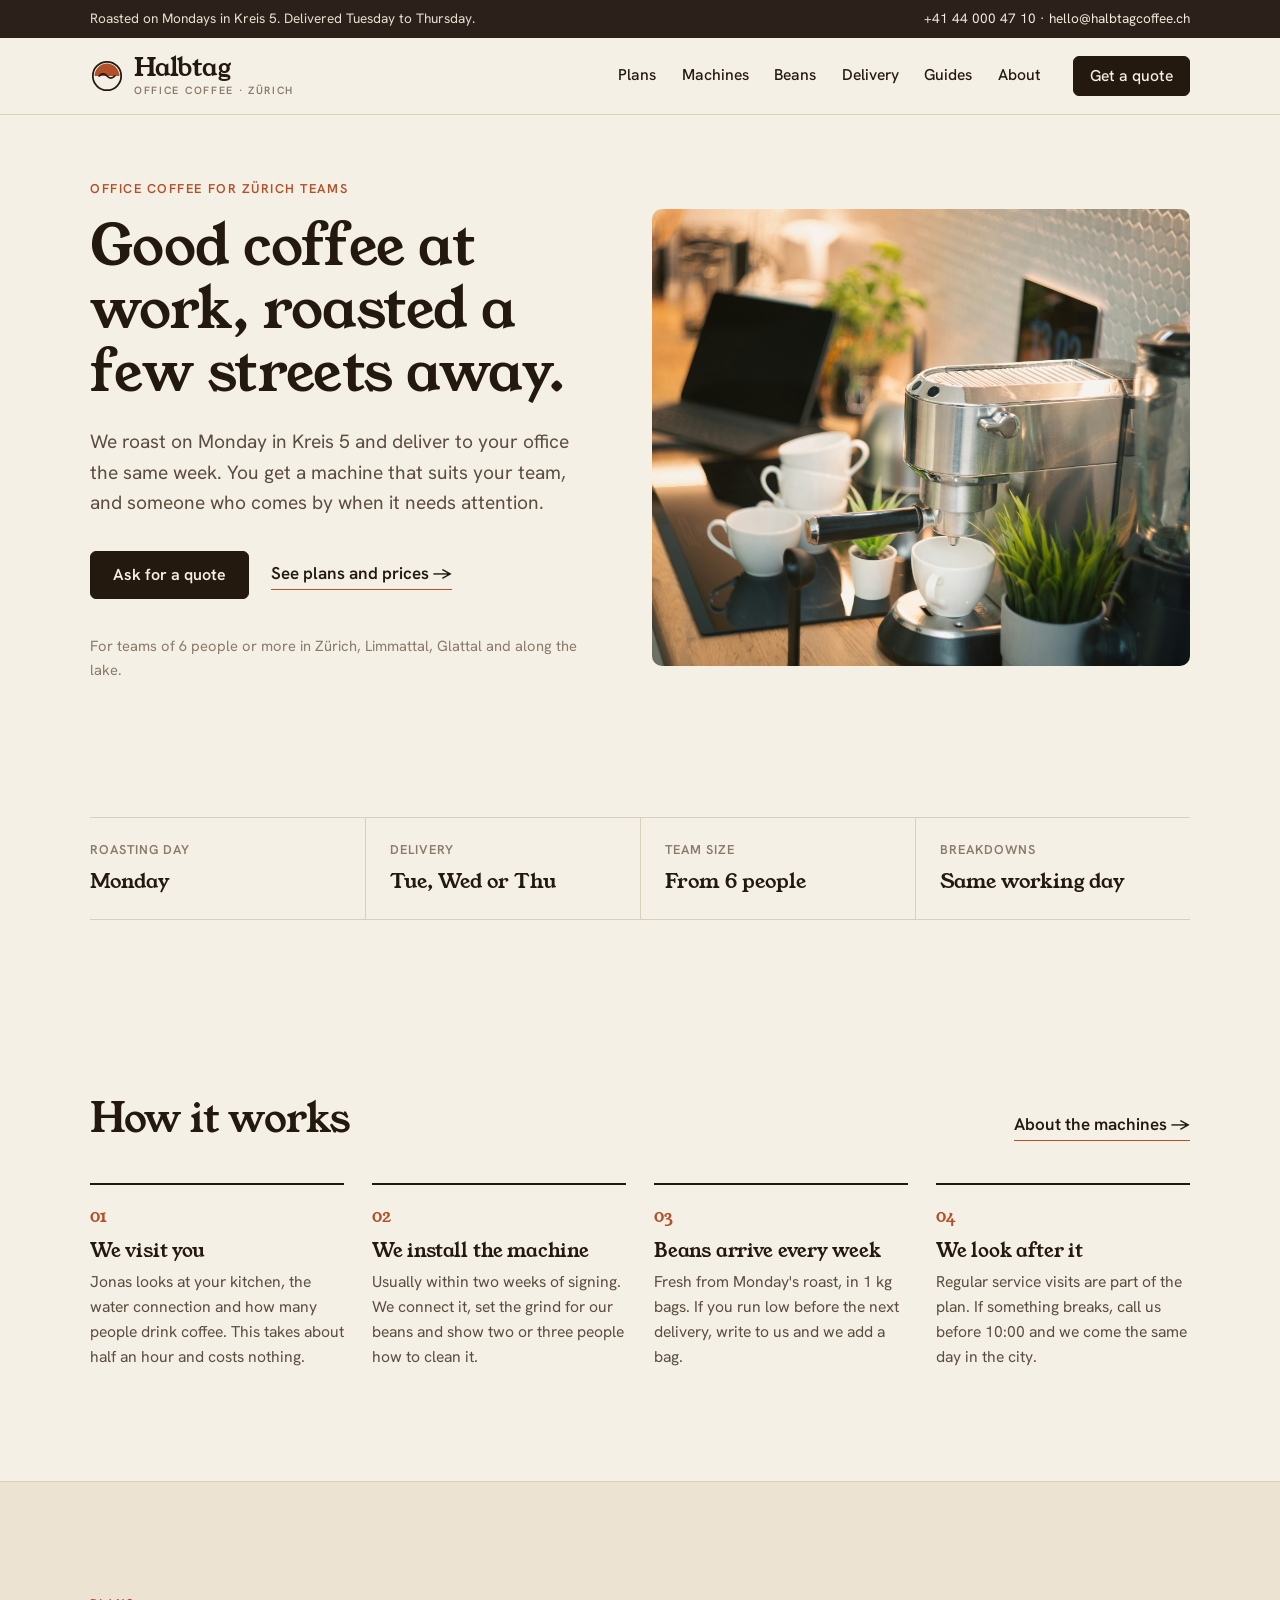
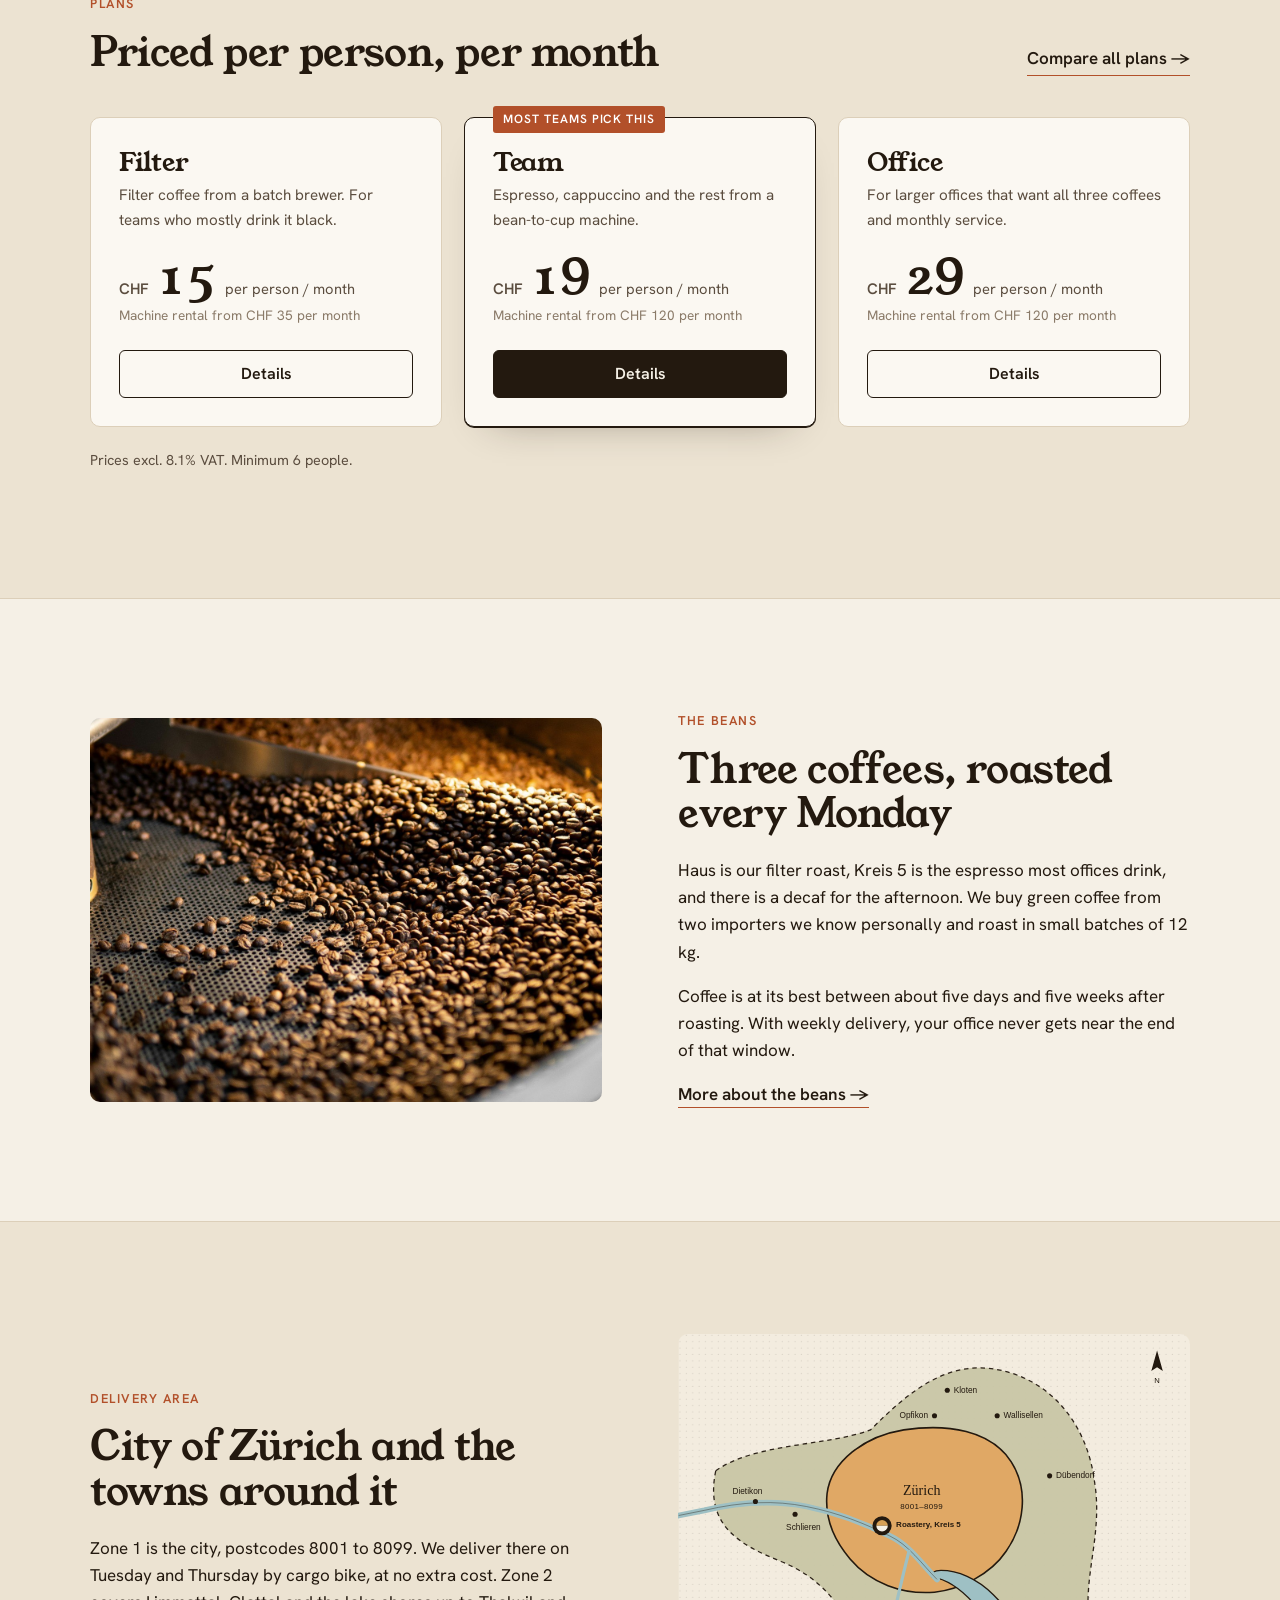
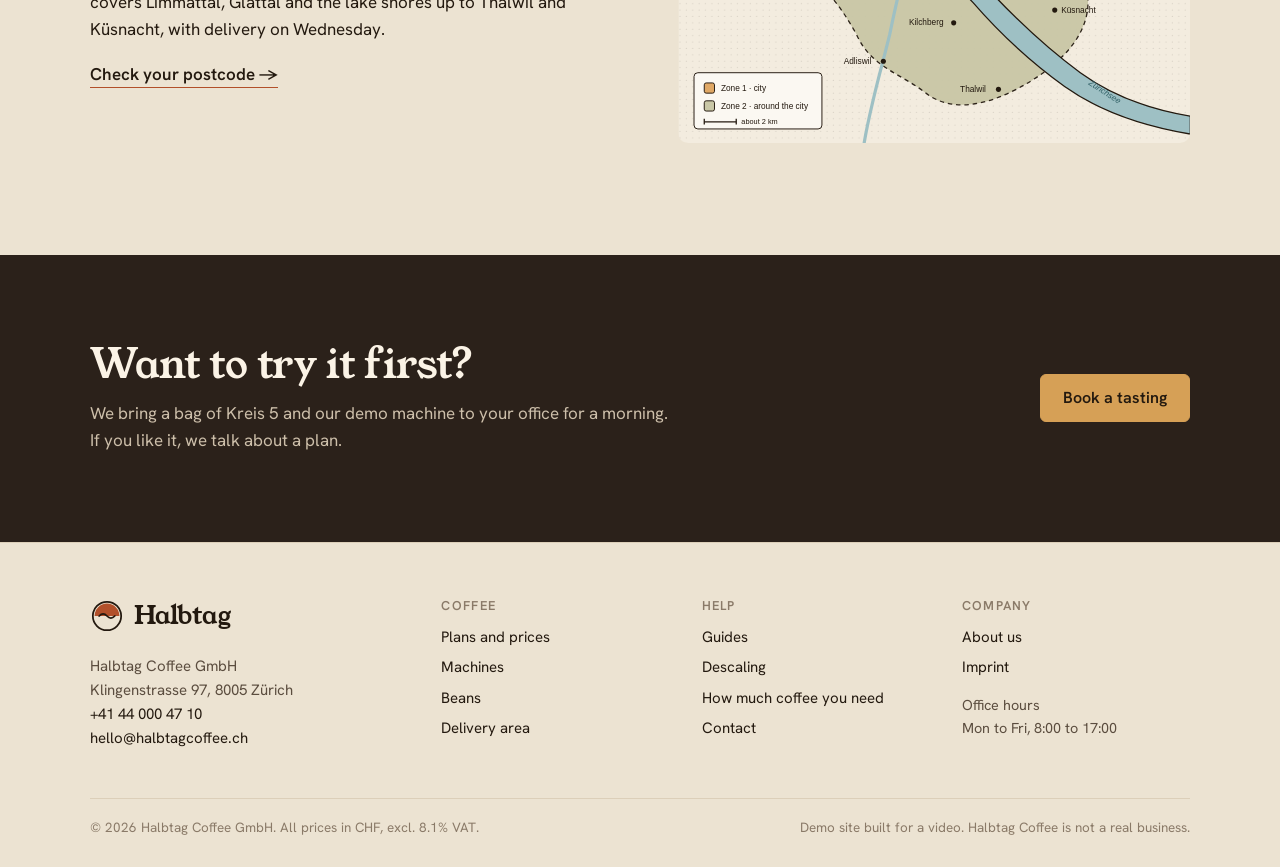
==== index.html @ 3a1a894f "Initial site" ====
<!doctype html>
<html lang="en">
<head>
  <meta charset="utf-8">
  <meta name="viewport" content="width=device-width, initial-scale=1">
  <title>Halbtag Coffee | Office coffee for teams in Zürich</title>
  <meta name="description" content="Office coffee subscription for teams in and around Zürich. Beans roasted weekly in Kreis 5, a rented machine, delivery and servicing.">
  <link rel="icon" href="assets/images/favicon.svg" type="image/svg+xml">
  <link rel="preconnect" href="https://fonts.googleapis.com">
  <link rel="preconnect" href="https://fonts.gstatic.com" crossorigin>
  <link rel="stylesheet" href="https://fonts.googleapis.com/css2?family=Hanken+Grotesk:wght@400;500;600&family=Young+Serif&display=swap">
  <link rel="stylesheet" href="assets/css/site.css">
</head>
<body>
  <a class="visually-hidden" href="#main">Skip to content</a>

  <div class="topbar">
    <div class="wrap">
      <span>Roasted on Mondays in Kreis 5. Delivered Tuesday to Thursday.</span>
      <span class="hide-sm"><a href="tel:+41440004710">+41 44 000 47 10</a> &middot; <a href="mailto:hello@halbtagcoffee.ch">hello@halbtagcoffee.ch</a></span>
    </div>
  </div>

  <header class="site-header">
    <div class="wrap">
      <a class="wordmark" href="index.html" aria-label="Halbtag Coffee, home">
        <svg viewBox="0 0 48 48" aria-hidden="true">
          <circle cx="24" cy="24" r="20" fill="none" stroke="#23190f" stroke-width="2.5"/>
          <path d="M6.5 24a17.5 17.5 0 0 1 35 0z" fill="#b2502a"/>
          <path d="M13 24c3.6-3.8 7.4-3.8 11 0s7.4 3.8 11 0" fill="none" stroke="#23190f" stroke-width="2.5" stroke-linecap="round"/>
        </svg>
        <span>Halbtag<small>Office coffee &middot; Zürich</small></span>
      </a>
      <button class="nav-toggle" type="button" aria-expanded="false" aria-controls="nav">Menu</button>
      <nav class="nav" id="nav" aria-label="Main">
        <a href="plans.html">Plans</a>
        <a href="machines.html">Machines</a>
        <a href="beans.html">Beans</a>
        <a href="delivery.html">Delivery</a>
        <a href="guides/index.html">Guides</a>
        <a href="about.html">About</a>
        <a class="btn btn-small" href="contact.html">Get a quote</a>
      </nav>
    </div>
  </header>

  <main id="main">
    <section class="hero">
      <div class="wrap">
        <div>
          <p class="eyebrow">Office coffee for Zürich teams</p>
          <h1>Good coffee at work, roasted a few streets away.</h1>
          <p class="lede">We roast on Monday in Kreis 5 and deliver to your office the same week. You get a machine that suits your team, and someone who comes by when it needs attention.</p>
          <div class="hero-actions">
            <a class="btn" href="contact.html">Ask for a quote</a>
            <a class="arrow-link" href="plans.html">See plans and prices</a>
          </div>
          <p class="hero-note">For teams of 6 people or more in Zürich, Limmattal, Glattal and along the lake.</p>
        </div>
        <figure class="frame">
          <img src="assets/images/photo-office-counter.jpg" width="2400" height="1601" alt="An espresso machine and a stack of white cups on an office kitchen counter, with a laptop in the background">
        </figure>
      </div>
    </section>

    <section class="section-tight">
      <div class="wrap">
        <dl class="facts">
          <div><dt>Roasting day</dt><dd>Monday</dd></div>
          <div><dt>Delivery</dt><dd>Tue, Wed or Thu</dd></div>
          <div><dt>Team size</dt><dd>From 6 people</dd></div>
          <div><dt>Breakdowns</dt><dd>Same working day</dd></div>
        </dl>
      </div>
    </section>

    <section class="section">
      <div class="wrap">
        <div class="section-head">
          <h2>How it works</h2>
          <a class="arrow-link" href="machines.html">About the machines</a>
        </div>
        <ol class="steps">
          <li>
            <h3>We visit you</h3>
            <p>Jonas looks at your kitchen, the water connection and how many people drink coffee. This takes about half an hour and costs nothing.</p>
          </li>
          <li>
            <h3>We install the machine</h3>
            <p>Usually within two weeks of signing. We connect it, set the grind for our beans and show two or three people how to clean it.</p>
          </li>
          <li>
            <h3>Beans arrive every week</h3>
            <p>Fresh from Monday's roast, in 1 kg bags. If you run low before the next delivery, write to us and we add a bag.</p>
          </li>
          <li>
            <h3>We look after it</h3>
            <p>Regular service visits are part of the plan. If something breaks, call us before 10:00 and we come the same day in the city.</p>
          </li>
        </ol>
      </div>
    </section>

    <section class="section band">
      <div class="wrap">
        <div class="section-head">
          <div>
            <p class="eyebrow">Plans</p>
            <h2>Priced per person, per month</h2>
          </div>
          <a class="arrow-link" href="plans.html">Compare all plans</a>
        </div>
        <div class="plans">
          <article class="plan">
            <h3>Filter</h3>
            <p class="for">Filter coffee from a batch brewer. For teams who mostly drink it black.</p>
            <p class="price"><span class="cur">CHF</span><span class="amt">15</span><span class="per">per person / month</span></p>
            <p class="price-note">Machine rental from CHF 35 per month</p>
            <a class="btn btn-ghost" href="plans.html#filter">Details</a>
          </article>
          <article class="plan plan-featured">
            <span class="plan-tag">Most teams pick this</span>
            <h3>Team</h3>
            <p class="for">Espresso, cappuccino and the rest from a bean-to-cup machine.</p>
            <p class="price"><span class="cur">CHF</span><span class="amt">19</span><span class="per">per person / month</span></p>
            <p class="price-note">Machine rental from CHF 120 per month</p>
            <a class="btn" href="plans.html#team">Details</a>
          </article>
          <article class="plan">
            <h3>Office</h3>
            <p class="for">For larger offices that want all three coffees and monthly service.</p>
            <p class="price"><span class="cur">CHF</span><span class="amt">29</span><span class="per">per person / month</span></p>
            <p class="price-note">Machine rental from CHF 120 per month</p>
            <a class="btn btn-ghost" href="plans.html#office">Details</a>
          </article>
        </div>
        <p class="small muted" style="margin-top:22px">Prices excl. 8.1% VAT. Minimum 6 people.</p>
      </div>
    </section>

    <section class="section">
      <div class="wrap split">
        <figure class="frame">
          <img src="assets/images/photo-beans-tray.jpg" width="1280" height="1600" alt="Freshly roasted coffee beans turning in the cooling tray of a drum roaster">
        </figure>
        <div>
          <p class="eyebrow">The beans</p>
          <h2>Three coffees, roasted every Monday</h2>
          <p>Haus is our filter roast, Kreis 5 is the espresso most offices drink, and there is a decaf for the afternoon. We buy green coffee from two importers we know personally and roast in small batches of 12 kg.</p>
          <p>Coffee is at its best between about five days and five weeks after roasting. With weekly delivery, your office never gets near the end of that window.</p>
          <a class="arrow-link" href="beans.html">More about the beans</a>
        </div>
      </div>
    </section>

    <section class="section band">
      <div class="wrap split">
        <div>
          <p class="eyebrow">Delivery area</p>
          <h2>City of Zürich and the towns around it</h2>
          <p>Zone 1 is the city, postcodes 8001 to 8099. We deliver there on Tuesday and Thursday by cargo bike, at no extra cost. Zone 2 covers Limmattal, Glattal and the lake shores up to Thalwil and Küsnacht, with delivery on Wednesday.</p>
          <a class="arrow-link" href="delivery.html">Check your postcode</a>
        </div>
        <figure class="frame" style="--ratio: 5 / 4">
          <img src="assets/images/delivery-map.svg" width="800" height="640" alt="Map of the delivery area: zone 1 is the city of Zürich, zone 2 the surrounding towns">
        </figure>
      </div>
    </section>

    <section class="cta">
      <div class="wrap">
        <div>
          <h2>Want to try it first?</h2>
          <p>We bring a bag of Kreis 5 and our demo machine to your office for a morning. If you like it, we talk about a plan.</p>
        </div>
        <a class="btn" href="contact.html">Book a tasting</a>
      </div>
    </section>
  </main>

  <footer class="site-footer">
    <div class="wrap">
      <div class="footer-grid">
        <div>
          <a class="wordmark" href="index.html" aria-label="Halbtag Coffee, home">
            <svg viewBox="0 0 48 48" aria-hidden="true">
              <circle cx="24" cy="24" r="20" fill="none" stroke="#23190f" stroke-width="2.5"/>
              <path d="M6.5 24a17.5 17.5 0 0 1 35 0z" fill="#b2502a"/>
              <path d="M13 24c3.6-3.8 7.4-3.8 11 0s7.4 3.8 11 0" fill="none" stroke="#23190f" stroke-width="2.5" stroke-linecap="round"/>
            </svg>
            <span>Halbtag</span>
          </a>
          <address>
            Halbtag Coffee GmbH<br>
            Klingenstrasse 97, 8005 Zürich<br>
            <a href="tel:+41440004710">+41 44 000 47 10</a><br>
            <a href="mailto:hello@halbtagcoffee.ch">hello@halbtagcoffee.ch</a>
          </address>
        </div>
        <div>
          <h2>Coffee</h2>
          <ul>
            <li><a href="plans.html">Plans and prices</a></li>
            <li><a href="machines.html">Machines</a></li>
            <li><a href="beans.html">Beans</a></li>
            <li><a href="delivery.html">Delivery area</a></li>
          </ul>
        </div>
        <div>
          <h2>Help</h2>
          <ul>
            <li><a href="guides/index.html">Guides</a></li>
            <li><a href="guides/descaling.html">Descaling</a></li>
            <li><a href="guides/how-much-coffee.html">How much coffee you need</a></li>
            <li><a href="contact.html">Contact</a></li>
          </ul>
        </div>
        <div>
          <h2>Company</h2>
          <ul>
            <li><a href="about.html">About us</a></li>
            <li><a href="imprint.html">Imprint</a></li>
          </ul>
          <p class="small muted" style="margin-top:14px">Office hours<br>Mon to Fri, 8:00 to 17:00</p>
        </div>
      </div>
      <div class="footer-base">
        <span>&copy; 2026 Halbtag Coffee GmbH. All prices in CHF, excl. 8.1% VAT.</span>
        <span>Demo site built for a video. Halbtag Coffee is not a real business.</span>
      </div>
    </div>
  </footer>

  <script src="assets/js/config.js"></script>
  <script src="assets/js/site.js"></script>
</body>
</html>
---- assets/css/site.css ----
/* Halbtag Coffee, site styles */

:root {
  --paper: #f5f0e6;
  --paper-2: #ece3d2;
  --card: #fbf8f2;
  --ink: #23190f;
  --ink-2: #5b4d3f;
  --ink-3: #8a7a68;
  --line: #dccfb9;
  --rust: #b2502a;
  --rust-dark: #8c3c1c;
  --crema: #d6a056;
  --sage: #7d8566;
  --night: #2b211a;

  --serif: "Young Serif", Georgia, "Times New Roman", serif;
  --sans: "Hanken Grotesk", "Helvetica Neue", Arial, sans-serif;

  --wrap: 1180px;
  --gutter: clamp(20px, 4vw, 40px);
  --radius: 6px;
}

*,
*::before,
*::after {
  box-sizing: border-box;
}

html {
  -webkit-text-size-adjust: 100%;
  scroll-behavior: smooth;
}

body {
  margin: 0;
  background: var(--paper);
  color: var(--ink);
  font-family: var(--sans);
  font-size: 1.0625rem;
  line-height: 1.6;
  -webkit-font-smoothing: antialiased;
}

img,
svg {
  display: block;
  max-width: 100%;
}

a {
  color: var(--rust-dark);
  text-decoration-thickness: 1px;
  text-underline-offset: 3px;
}

a:hover {
  color: var(--rust);
  text-decoration-thickness: 2px;
}

:focus-visible {
  outline: 2px solid var(--rust);
  outline-offset: 3px;
  border-radius: 2px;
}

h1,
h2,
h3,
h4 {
  font-family: var(--serif);
  font-weight: 400;
  line-height: 1.12;
  letter-spacing: -0.01em;
  margin: 0 0 0.5em;
}

h1 {
  font-size: clamp(2.4rem, 5.2vw, 4rem);
}

h2 {
  font-size: clamp(1.75rem, 3.2vw, 2.5rem);
}

h3 {
  font-size: 1.35rem;
}

p {
  margin: 0 0 1em;
}

.wrap {
  max-width: var(--wrap);
  margin: 0 auto;
  padding: 0 var(--gutter);
}

.narrow {
  max-width: 720px;
}

.eyebrow {
  font-family: var(--sans);
  font-size: 0.8rem;
  font-weight: 600;
  letter-spacing: 0.12em;
  text-transform: uppercase;
  color: var(--rust);
  margin: 0 0 1rem;
}

.lede {
  font-size: 1.2rem;
  color: var(--ink-2);
  max-width: 36em;
}

.muted {
  color: var(--ink-2);
}

.small {
  font-size: 0.9rem;
}

.num {
  font-variant-numeric: tabular-nums;
}

.visually-hidden {
  position: absolute !important;
  width: 1px;
  height: 1px;
  overflow: hidden;
  clip: rect(0 0 0 0);
  white-space: nowrap;
}

/* ---------- Top bar and header ---------- */

.topbar {
  background: var(--night);
  color: #e9dfcf;
  font-size: 0.85rem;
}

.topbar .wrap {
  display: flex;
  justify-content: space-between;
  gap: 1rem;
  padding-top: 8px;
  padding-bottom: 8px;
}

.topbar a {
  color: #f3e9da;
  text-decoration: none;
}

.topbar a:hover {
  text-decoration: underline;
}

.site-header {
  border-bottom: 1px solid var(--line);
  background: var(--paper);
  position: sticky;
  top: 0;
  z-index: 10;
}

.site-header .wrap {
  display: flex;
  align-items: center;
  gap: 2rem;
  height: 76px;
}

.wordmark {
  display: inline-flex;
  align-items: center;
  gap: 10px;
  color: var(--ink);
  text-decoration: none;
  margin-right: auto;
}

.wordmark:hover {
  color: var(--ink);
}

.wordmark svg {
  width: 34px;
  height: 34px;
}

.wordmark span {
  font-family: var(--serif);
  font-size: 1.55rem;
  letter-spacing: -0.01em;
  line-height: 1;
}

.wordmark small {
  display: block;
  font-family: var(--sans);
  font-size: 0.66rem;
  font-weight: 600;
  letter-spacing: 0.16em;
  text-transform: uppercase;
  color: var(--ink-3);
  margin-top: 4px;
}

.nav {
  display: flex;
  align-items: center;
  gap: 1.6rem;
}

.nav a {
  color: var(--ink);
  text-decoration: none;
  font-size: 0.98rem;
  font-weight: 500;
  padding: 6px 0;
  border-bottom: 2px solid transparent;
}

.nav a:hover {
  color: var(--rust-dark);
  border-bottom-color: var(--line);
}

.nav a[aria-current="page"] {
  border-bottom-color: var(--rust);
}

.nav .btn {
  margin-left: 0.4rem;
  padding: 11px 16px;
  border: 1.5px solid var(--ink);
  color: var(--paper);
}

.nav .btn:hover {
  color: #fff;
  border-color: var(--rust-dark);
}

.nav-toggle {
  display: none;
  background: none;
  border: 1px solid var(--line);
  border-radius: var(--radius);
  font: inherit;
  font-weight: 600;
  font-size: 0.9rem;
  color: var(--ink);
  padding: 8px 14px;
  cursor: pointer;
}

/* ---------- Buttons ---------- */

.btn {
  display: inline-block;
  font-family: var(--sans);
  font-weight: 600;
  font-size: 1rem;
  line-height: 1;
  padding: 15px 22px;
  border-radius: var(--radius);
  border: 1.5px solid var(--ink);
  background: var(--ink);
  color: var(--paper);
  text-decoration: none;
  cursor: pointer;
  transition: background 0.15s ease, color 0.15s ease, border-color 0.15s ease;
}

.btn:hover {
  background: var(--rust-dark);
  border-color: var(--rust-dark);
  color: #fff;
  text-decoration: none;
}

.btn-ghost {
  background: transparent;
  color: var(--ink);
}

.btn-ghost:hover {
  background: var(--ink);
  border-color: var(--ink);
  color: var(--paper);
}

.btn-small {
  padding: 11px 16px;
  font-size: 0.92rem;
}

.btn[disabled] {
  opacity: 0.55;
  cursor: default;
}

.arrow-link {
  font-weight: 600;
  text-decoration: none;
  color: var(--ink);
  border-bottom: 1.5px solid var(--rust);
  padding-bottom: 2px;
}

.arrow-link::after {
  content: " \2192";
}

.arrow-link:hover {
  color: var(--rust-dark);
}

/* ---------- Sections ---------- */

.section {
  padding: clamp(64px, 9vw, 112px) 0;
}

.section-tight {
  padding: clamp(32px, 4vw, 48px) 0;
}

.section + .section {
  border-top: 1px solid var(--line);
}

.band {
  background: var(--paper-2);
}

.section-head {
  display: flex;
  justify-content: space-between;
  align-items: end;
  gap: 2rem;
  margin-bottom: 2.6rem;
}

.section-head h2 {
  margin: 0;
  max-width: 18em;
}

.page-head {
  padding: clamp(56px, 8vw, 96px) 0 clamp(40px, 5vw, 56px);
  border-bottom: 1px solid var(--line);
}

.page-head h1 {
  max-width: 14em;
}

.page-head .lede {
  margin-bottom: 0;
}

.crumbs {
  font-size: 0.88rem;
  color: var(--ink-3);
  margin-bottom: 1.4rem;
}

.crumbs a {
  color: var(--ink-2);
}

/* ---------- Hero ---------- */

.hero {
  padding: clamp(40px, 5vw, 64px) 0 clamp(40px, 5vw, 56px);
}

.hero .wrap {
  display: grid;
  grid-template-columns: 1fr 1.08fr;
  gap: clamp(32px, 5vw, 72px);
  align-items: center;
}

.hero h1 {
  margin-bottom: 0.4em;
  font-size: clamp(2.4rem, 4.4vw, 3.6rem);
}

.hero .frame {
  --ratio: 4 / 3.4;
}

.hero .lede {
  margin-bottom: 2rem;
}

.hero-actions {
  display: flex;
  flex-wrap: wrap;
  align-items: center;
  gap: 14px 22px;
}

.hero-note {
  margin-top: 2.2rem;
  font-size: 0.92rem;
  color: var(--ink-3);
}

/* Image frames: swap the <img> for a photo later, the frame keeps the ratio */
.frame {
  margin: 0;
  border-radius: 10px;
  overflow: hidden;
  background: var(--paper-2);
  aspect-ratio: var(--ratio, 4 / 3);
}

.frame img {
  width: 100%;
  height: 100%;
  object-fit: cover;
}

.frame-square {
  --ratio: 1 / 1;
}

.frame-wide {
  --ratio: 16 / 9;
}

.frame figcaption,
figure.caption figcaption {
  font-size: 0.85rem;
  color: var(--ink-3);
  margin-top: 0.6rem;
}

/* ---------- Facts strip ---------- */

.facts {
  display: grid;
  grid-template-columns: repeat(4, 1fr);
  border-top: 1px solid var(--line);
  border-bottom: 1px solid var(--line);
}

.facts div {
  padding: 22px 24px 22px 0;
}

.facts div + div {
  padding-left: 24px;
  border-left: 1px solid var(--line);
}

.facts dt {
  font-size: 0.8rem;
  font-weight: 600;
  letter-spacing: 0.08em;
  text-transform: uppercase;
  color: var(--ink-3);
  margin-bottom: 4px;
}

.facts dd {
  margin: 0;
  font-family: var(--serif);
  font-size: 1.25rem;
}

/* ---------- Steps ---------- */

.steps {
  list-style: none;
  margin: 0;
  padding: 0;
  display: grid;
  grid-template-columns: repeat(4, 1fr);
  gap: 28px;
  counter-reset: step;
}

.steps li {
  counter-increment: step;
  border-top: 2px solid var(--ink);
  padding-top: 18px;
}

.steps li::before {
  content: counter(step, decimal-leading-zero);
  display: block;
  font-family: var(--serif);
  color: var(--rust);
  font-size: 1.05rem;
  margin-bottom: 10px;
}

.steps h3 {
  font-size: 1.2rem;
  margin-bottom: 0.4em;
}

.steps p {
  color: var(--ink-2);
  font-size: 0.98rem;
  margin: 0;
}

/* ---------- Plan cards ---------- */

.plans {
  display: grid;
  grid-template-columns: repeat(3, 1fr);
  gap: 22px;
  align-items: stretch;
}

.plan {
  background: var(--card);
  border: 1px solid var(--line);
  border-radius: 10px;
  padding: 30px 28px 28px;
  display: flex;
  flex-direction: column;
}

.plan-featured {
  border-color: var(--ink);
  box-shadow: 0 1px 0 var(--ink), 0 18px 40px -28px rgba(35, 25, 15, 0.45);
  position: relative;
}

.plan-tag {
  position: absolute;
  top: -12px;
  left: 28px;
  background: var(--rust);
  color: #fff;
  font-size: 0.75rem;
  font-weight: 600;
  letter-spacing: 0.08em;
  text-transform: uppercase;
  padding: 4px 10px;
  border-radius: 3px;
}

.plan h3 {
  font-size: 1.6rem;
  margin-bottom: 0.25em;
}

.plan .for {
  color: var(--ink-2);
  font-size: 0.95rem;
  margin-bottom: 1.4rem;
  min-height: 3em;
}

.price {
  display: flex;
  align-items: baseline;
  gap: 8px;
  margin-bottom: 0.2rem;
}

.price .cur {
  font-size: 0.95rem;
  font-weight: 600;
  color: var(--ink-2);
}

.price .amt {
  font-family: var(--serif);
  font-size: 3rem;
  line-height: 1;
  font-variant-numeric: tabular-nums;
}

.price .per {
  font-size: 0.92rem;
  color: var(--ink-2);
}

.price-note {
  font-size: 0.85rem;
  color: var(--ink-3);
  margin-bottom: 1.4rem;
}

.ticks {
  list-style: none;
  margin: 0 0 1.8rem;
  padding: 0;
  border-top: 1px solid var(--line);
}

.ticks li {
  padding: 10px 0 10px 26px;
  border-bottom: 1px solid var(--line);
  font-size: 0.97rem;
  position: relative;
}

.ticks li::before {
  content: "";
  position: absolute;
  left: 2px;
  top: 17px;
  width: 11px;
  height: 6px;
  border-left: 2px solid var(--rust);
  border-bottom: 2px solid var(--rust);
  transform: rotate(-45deg);
}

.plan .btn {
  margin-top: auto;
  text-align: center;
}

/* ---------- Tables ---------- */

.table-wrap {
  overflow-x: auto;
  border: 1px solid var(--line);
  border-radius: 10px;
  background: var(--card);
}

table {
  width: 100%;
  border-collapse: collapse;
  font-variant-numeric: tabular-nums;
}

th,
td {
  text-align: left;
  padding: 14px 20px;
  border-bottom: 1px solid var(--line);
  vertical-align: top;
}

thead th {
  font-size: 0.8rem;
  font-weight: 600;
  letter-spacing: 0.08em;
  text-transform: uppercase;
  color: var(--ink-3);
  background: var(--paper);
}

tbody tr:last-child td,
tbody tr:last-child th {
  border-bottom: 0;
}

tbody th {
  font-weight: 600;
}

td.r,
th.r {
  text-align: right;
  white-space: nowrap;
}

/* ---------- Generic grids ---------- */

.split {
  display: grid;
  grid-template-columns: 1fr 1fr;
  gap: clamp(32px, 6vw, 80px);
  align-items: center;
}

.split-top {
  align-items: start;
}

.cols-2 {
  display: grid;
  grid-template-columns: 1fr 1fr;
  gap: 40px 56px;
}

.cols-3 {
  display: grid;
  grid-template-columns: repeat(3, 1fr);
  gap: 28px;
}

.prose {
  max-width: 680px;
}

.wrap.narrow.prose {
  max-width: 720px;
}

.prose .table-wrap {
  margin: 0.4em 0 1.2em;
}

.prose h2 {
  font-size: 1.9rem;
  margin-top: 2.2em;
}

.prose h3 {
  margin-top: 1.8em;
}

.prose ul,
.prose ol {
  padding-left: 1.3em;
  margin: 0 0 1.2em;
}

.prose li {
  margin-bottom: 0.45em;
}

.prose li::marker {
  color: var(--rust);
}

.note {
  background: var(--paper-2);
  border-left: 3px solid var(--crema);
  padding: 16px 20px;
  border-radius: 0 var(--radius) var(--radius) 0;
  margin: 1.6em 0;
  font-size: 0.98rem;
}

.note p:last-child {
  margin-bottom: 0;
}

/* ---------- Machines ---------- */

.machine {
  display: grid;
  grid-template-columns: 380px 1fr;
  gap: clamp(28px, 5vw, 64px);
  padding: 48px 0;
  border-bottom: 1px solid var(--line);
  align-items: center;
}

.machine:first-of-type {
  padding-top: 8px;
}

.machine:last-of-type {
  border-bottom: 0;
}

.machine .frame {
  --ratio: 1 / 1;
}

.spec {
  display: grid;
  grid-template-columns: 150px 1fr;
  margin: 1.4rem 0 0;
  border-top: 1px solid var(--line);
  font-size: 0.96rem;
}

.spec dt,
.spec dd {
  margin: 0;
  padding: 9px 0;
  border-bottom: 1px solid var(--line);
}

.spec dt {
  color: var(--ink-3);
}

.machine-price {
  font-family: var(--serif);
  font-size: 1.5rem;
  margin: 0.2rem 0 1rem;
}

.machine-price span {
  font-family: var(--sans);
  font-size: 0.92rem;
  color: var(--ink-2);
}

/* ---------- Beans ---------- */

.bean-grid {
  display: grid;
  grid-template-columns: repeat(3, 1fr);
  gap: 28px;
}

.bean {
  display: flex;
  flex-direction: column;
}

.bean .frame {
  --ratio: 4 / 5;
  margin-bottom: 1.2rem;
}

.bean h3 {
  margin-bottom: 0.2em;
}

.bean .origin {
  font-size: 0.9rem;
  color: var(--ink-3);
  margin-bottom: 0.8rem;
}

.notes-tags {
  display: flex;
  flex-wrap: wrap;
  gap: 6px;
  list-style: none;
  padding: 0;
  margin: 0 0 1rem;
}

.notes-tags li {
  font-size: 0.82rem;
  border: 1px solid var(--line);
  border-radius: 99px;
  padding: 3px 10px;
  color: var(--ink-2);
  background: var(--card);
}

.calendar {
  display: grid;
  grid-template-columns: repeat(5, 1fr);
  border: 1px solid var(--line);
  border-radius: 10px;
  overflow: hidden;
  background: var(--card);
}

.calendar div {
  padding: 20px;
  border-right: 1px solid var(--line);
}

.calendar div:last-child {
  border-right: 0;
}

.calendar .day {
  font-family: var(--serif);
  font-size: 1.2rem;
  margin-bottom: 6px;
}

.calendar p {
  font-size: 0.92rem;
  color: var(--ink-2);
  margin: 0;
}

.calendar .on {
  background: #f3e4cf;
}

/* ---------- Delivery ---------- */

.zones {
  list-style: none;
  padding: 0;
  margin: 1.6rem 0 0;
}

.zones li {
  display: grid;
  grid-template-columns: 18px 1fr;
  gap: 14px;
  padding: 16px 0;
  border-top: 1px solid var(--line);
}

.swatch {
  width: 18px;
  height: 18px;
  border-radius: 3px;
  margin-top: 4px;
  border: 1px solid rgba(35, 25, 15, 0.35);
}

.swatch-a {
  background: #e0a865;
}

.swatch-b {
  background: #c9c7a6;
}

.swatch-c {
  background: transparent;
  border-style: dashed;
}

.zones h3 {
  font-family: var(--sans);
  font-weight: 600;
  font-size: 1.02rem;
  margin: 0 0 2px;
}

.zones p {
  margin: 0;
  color: var(--ink-2);
  font-size: 0.96rem;
}

/* ---------- Guides ---------- */

.guide-list {
  display: grid;
  grid-template-columns: 1fr 1fr;
  gap: 28px;
}

.guide-card {
  display: grid;
  grid-template-rows: auto 1fr;
  background: var(--card);
  border: 1px solid var(--line);
  border-radius: 10px;
  overflow: hidden;
  text-decoration: none;
  color: var(--ink);
  transition: border-color 0.15s ease, transform 0.15s ease;
}

.guide-card:hover {
  border-color: var(--ink);
  color: var(--ink);
  transform: translateY(-2px);
}

.guide-card .frame {
  border-radius: 0;
  --ratio: 16 / 9;
}

.guide-card .body {
  padding: 24px 26px 26px;
}

.guide-card h2 {
  font-size: 1.55rem;
  margin-bottom: 0.4em;
}

.guide-card p {
  color: var(--ink-2);
  margin: 0;
}

.meta {
  font-size: 0.85rem;
  color: var(--ink-3);
  margin-bottom: 0.8rem;
}

.article-head {
  padding: clamp(48px, 7vw, 80px) 0 32px;
}

.article-head h1 {
  font-size: clamp(2.2rem, 4.6vw, 3.4rem);
  max-width: 16em;
}

.article-art {
  margin-bottom: 48px;
}

.checklist {
  counter-reset: item;
  list-style: none;
  padding: 0 !important;
}

.checklist li {
  counter-increment: item;
  position: relative;
  padding: 14px 0 14px 52px;
  border-top: 1px solid var(--line);
  margin: 0 !important;
}

.checklist li::before {
  content: counter(item);
  position: absolute;
  left: 0;
  top: 13px;
  width: 32px;
  height: 32px;
  border-radius: 50%;
  border: 1.5px solid var(--ink);
  display: grid;
  place-items: center;
  font-family: var(--serif);
  font-size: 0.95rem;
}

/* ---------- Comments ---------- */

.comments {
  border-top: 1px solid var(--line);
  padding: 64px 0 80px;
}

.comments h2 {
  font-size: 1.8rem;
}

.comment-list {
  list-style: none;
  padding: 0;
  margin: 1.6rem 0 2.4rem;
}

.comment {
  padding: 18px 0;
  border-top: 1px solid var(--line);
}

.comment:last-child {
  border-bottom: 1px solid var(--line);
}

.comment-meta {
  display: flex;
  gap: 10px;
  align-items: baseline;
  font-size: 0.88rem;
  color: var(--ink-3);
  margin-bottom: 4px;
}

.comment-meta strong {
  color: var(--ink);
  font-weight: 600;
  font-size: 0.98rem;
}

.comment p {
  margin: 0;
  white-space: pre-line;
}

.comment-empty {
  color: var(--ink-3);
  font-size: 0.95rem;
}

.comment-form {
  display: grid;
  gap: 16px;
  max-width: 680px;
}

.comment-form h3 {
  font-family: var(--sans);
  font-weight: 600;
  font-size: 1.05rem;
  margin: 0;
}

/* ---------- Forms ---------- */

.field {
  display: grid;
  gap: 6px;
}

.field label {
  font-weight: 600;
  font-size: 0.93rem;
}

.field .hint {
  font-weight: 400;
  color: var(--ink-3);
}

input[type="text"],
input[type="email"],
input[type="url"],
input[type="tel"],
textarea,
select {
  font: inherit;
  font-size: 1rem;
  color: var(--ink);
  background: #fffdf8;
  border: 1px solid #cbbda5;
  border-radius: var(--radius);
  padding: 12px 14px;
  width: 100%;
  transition: border-color 0.15s ease, box-shadow 0.15s ease;
}

input:hover,
textarea:hover {
  border-color: var(--ink-3);
}

input:focus,
textarea:focus {
  outline: none;
  border-color: var(--ink);
  box-shadow: 0 0 0 3px rgba(178, 80, 42, 0.18);
}

textarea {
  min-height: 140px;
  resize: vertical;
}

.form-row {
  display: grid;
  grid-template-columns: 1fr 1fr;
  gap: 16px;
}

.hp {
  position: absolute;
  left: -10000px;
  width: 1px;
  height: 1px;
  overflow: hidden;
}

.form-actions {
  display: flex;
  align-items: center;
  gap: 18px;
  flex-wrap: wrap;
}

.form-status {
  font-size: 0.95rem;
  margin: 0;
}

.form-done {
  background: var(--card);
  border: 1px solid var(--line);
  border-left: 3px solid var(--sage);
  border-radius: var(--radius);
  padding: 20px 22px;
}

.form-done h3 {
  font-family: var(--sans);
  font-weight: 600;
  font-size: 1.1rem;
  margin: 0 0 4px;
}

.form-done p {
  margin: 0;
  color: var(--ink-2);
}

.form-error {
  color: var(--rust-dark);
}

.contact-card {
  background: var(--card);
  border: 1px solid var(--line);
  border-radius: 10px;
  padding: 28px;
}

.contact-card dl {
  margin: 0;
}

.contact-card dt {
  font-size: 0.8rem;
  font-weight: 600;
  letter-spacing: 0.08em;
  text-transform: uppercase;
  color: var(--ink-3);
  margin-top: 1.2rem;
}

.contact-card dt:first-child {
  margin-top: 0;
}

.contact-card dd {
  margin: 4px 0 0;
}

/* ---------- People ---------- */

.people {
  display: grid;
  grid-template-columns: 1fr 1fr;
  gap: 40px;
}

.person .frame {
  --ratio: 4 / 3;
  margin-bottom: 1.2rem;
}

.person h3 {
  margin-bottom: 0.1em;
}

.person .role {
  color: var(--ink-3);
  font-size: 0.92rem;
  margin-bottom: 0.8rem;
}

/* ---------- CTA band ---------- */

.cta {
  background: var(--night);
  color: #efe5d5;
  padding: clamp(56px, 8vw, 88px) 0;
}

.cta .wrap {
  display: flex;
  justify-content: space-between;
  align-items: center;
  gap: 32px;
}

.cta h2 {
  color: #fbf3e6;
  margin: 0 0 0.3em;
}

.cta p {
  margin: 0;
  color: #cdbfaa;
  max-width: 34em;
}

.cta .btn {
  background: var(--crema);
  border-color: var(--crema);
  color: var(--ink);
  white-space: nowrap;
}

.cta .btn:hover {
  background: #e7b46e;
  border-color: #e7b46e;
}

/* ---------- Footer ---------- */

.site-footer {
  background: var(--paper-2);
  border-top: 1px solid var(--line);
  padding: 56px 0 28px;
  font-size: 0.94rem;
}

.footer-grid {
  display: grid;
  grid-template-columns: 1.4fr 1fr 1fr 1fr;
  gap: 32px;
}

.site-footer h2 {
  font-family: var(--sans);
  font-size: 0.8rem;
  font-weight: 600;
  letter-spacing: 0.1em;
  text-transform: uppercase;
  color: var(--ink-3);
  margin: 0 0 12px;
}

.site-footer ul {
  list-style: none;
  padding: 0;
  margin: 0;
}

.site-footer li {
  margin-bottom: 6px;
}

.site-footer a {
  color: var(--ink);
  text-decoration: none;
}

.site-footer a:hover {
  color: var(--rust-dark);
  text-decoration: underline;
}

.site-footer address {
  font-style: normal;
  color: var(--ink-2);
  margin-top: 14px;
}

.footer-base {
  display: flex;
  justify-content: space-between;
  gap: 1rem;
  flex-wrap: wrap;
  margin-top: 44px;
  padding-top: 18px;
  border-top: 1px solid var(--line);
  font-size: 0.84rem;
  color: var(--ink-3);
}

/* The quote button keeps its look on the contact page */
.nav .btn[aria-current="page"] {
  color: var(--paper);
  border-color: var(--ink);
}

/* ---------- Responsive ---------- */

@media (max-width: 1020px) {
  .nav {
    gap: 1.1rem;
  }

  .plans,
  .bean-grid {
    grid-template-columns: 1fr 1fr;
  }

  .steps {
    grid-template-columns: 1fr 1fr;
    gap: 32px 28px;
  }

  .machine {
    grid-template-columns: 300px 1fr;
  }

  .footer-grid {
    grid-template-columns: 1fr 1fr;
  }
}

@media (max-width: 860px) {
  .nav-toggle {
    display: block;
  }

  .nav {
    display: none;
    position: absolute;
    top: 100%;
    left: 0;
    right: 0;
    flex-direction: column;
    align-items: stretch;
    gap: 0;
    background: var(--paper);
    border-bottom: 1px solid var(--line);
    padding: 8px var(--gutter) 20px;
  }

  .nav.open {
    display: flex;
  }

  .nav a {
    padding: 12px 0;
    border-bottom: 1px solid var(--line);
  }

  .nav a[aria-current="page"] {
    border-bottom-color: var(--line);
    color: var(--rust-dark);
  }

  .nav .btn[aria-current="page"] {
    color: var(--paper);
    border-color: var(--ink);
  }

  .nav .btn {
    margin: 16px 0 0;
    text-align: center;
    border: 1.5px solid var(--ink);
  }

  .hero .wrap,
  .split,
  .cols-2,
  .people,
  .guide-list {
    grid-template-columns: 1fr;
  }

  .hero .frame {
    order: -1;
  }

  .facts {
    grid-template-columns: 1fr 1fr;
  }

  .facts div:nth-child(3) {
    padding-left: 0;
    border-left: 0;
  }

  .facts div:nth-child(n + 3) {
    border-top: 1px solid var(--line);
  }

  .cols-3,
  .calendar {
    grid-template-columns: 1fr;
  }

  .calendar div {
    border-right: 0;
    border-bottom: 1px solid var(--line);
  }

  .calendar div:last-child {
    border-bottom: 0;
  }

  .machine {
    grid-template-columns: 1fr;
    padding: 36px 0;
  }

  .machine .frame {
    max-width: 420px;
  }

  .section-head,
  .cta .wrap {
    flex-direction: column;
    align-items: flex-start;
  }
}

@media (max-width: 620px) {
  body {
    font-size: 1rem;
  }

  .topbar .hide-sm {
    display: none;
  }

  .site-header .wrap {
    height: 66px;
  }

  .wordmark small {
    display: none;
  }

  .plans,
  .bean-grid,
  .steps,
  .footer-grid {
    grid-template-columns: 1fr;
  }

  .plan .for {
    min-height: 0;
  }

  .form-row {
    grid-template-columns: 1fr;
  }

  .spec {
    grid-template-columns: 120px 1fr;
  }

  th,
  td {
    padding: 12px 14px;
  }
}
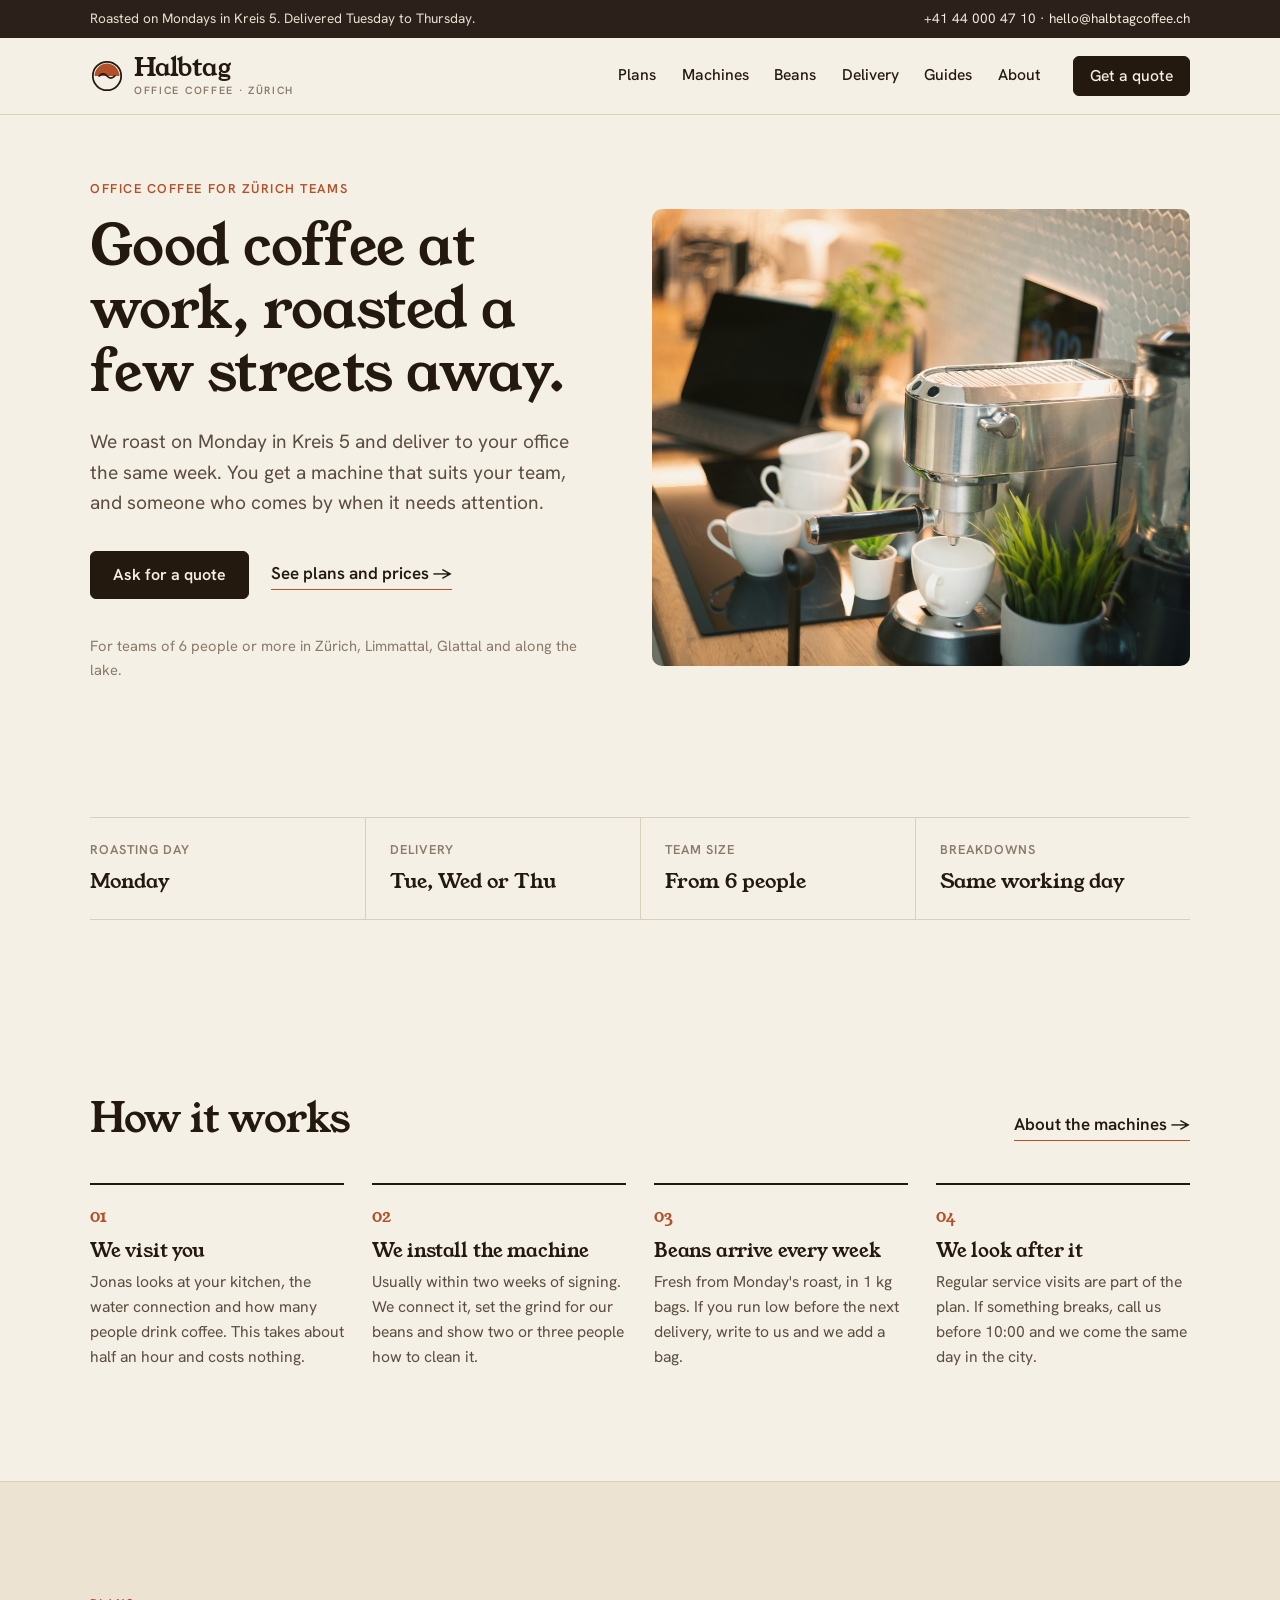
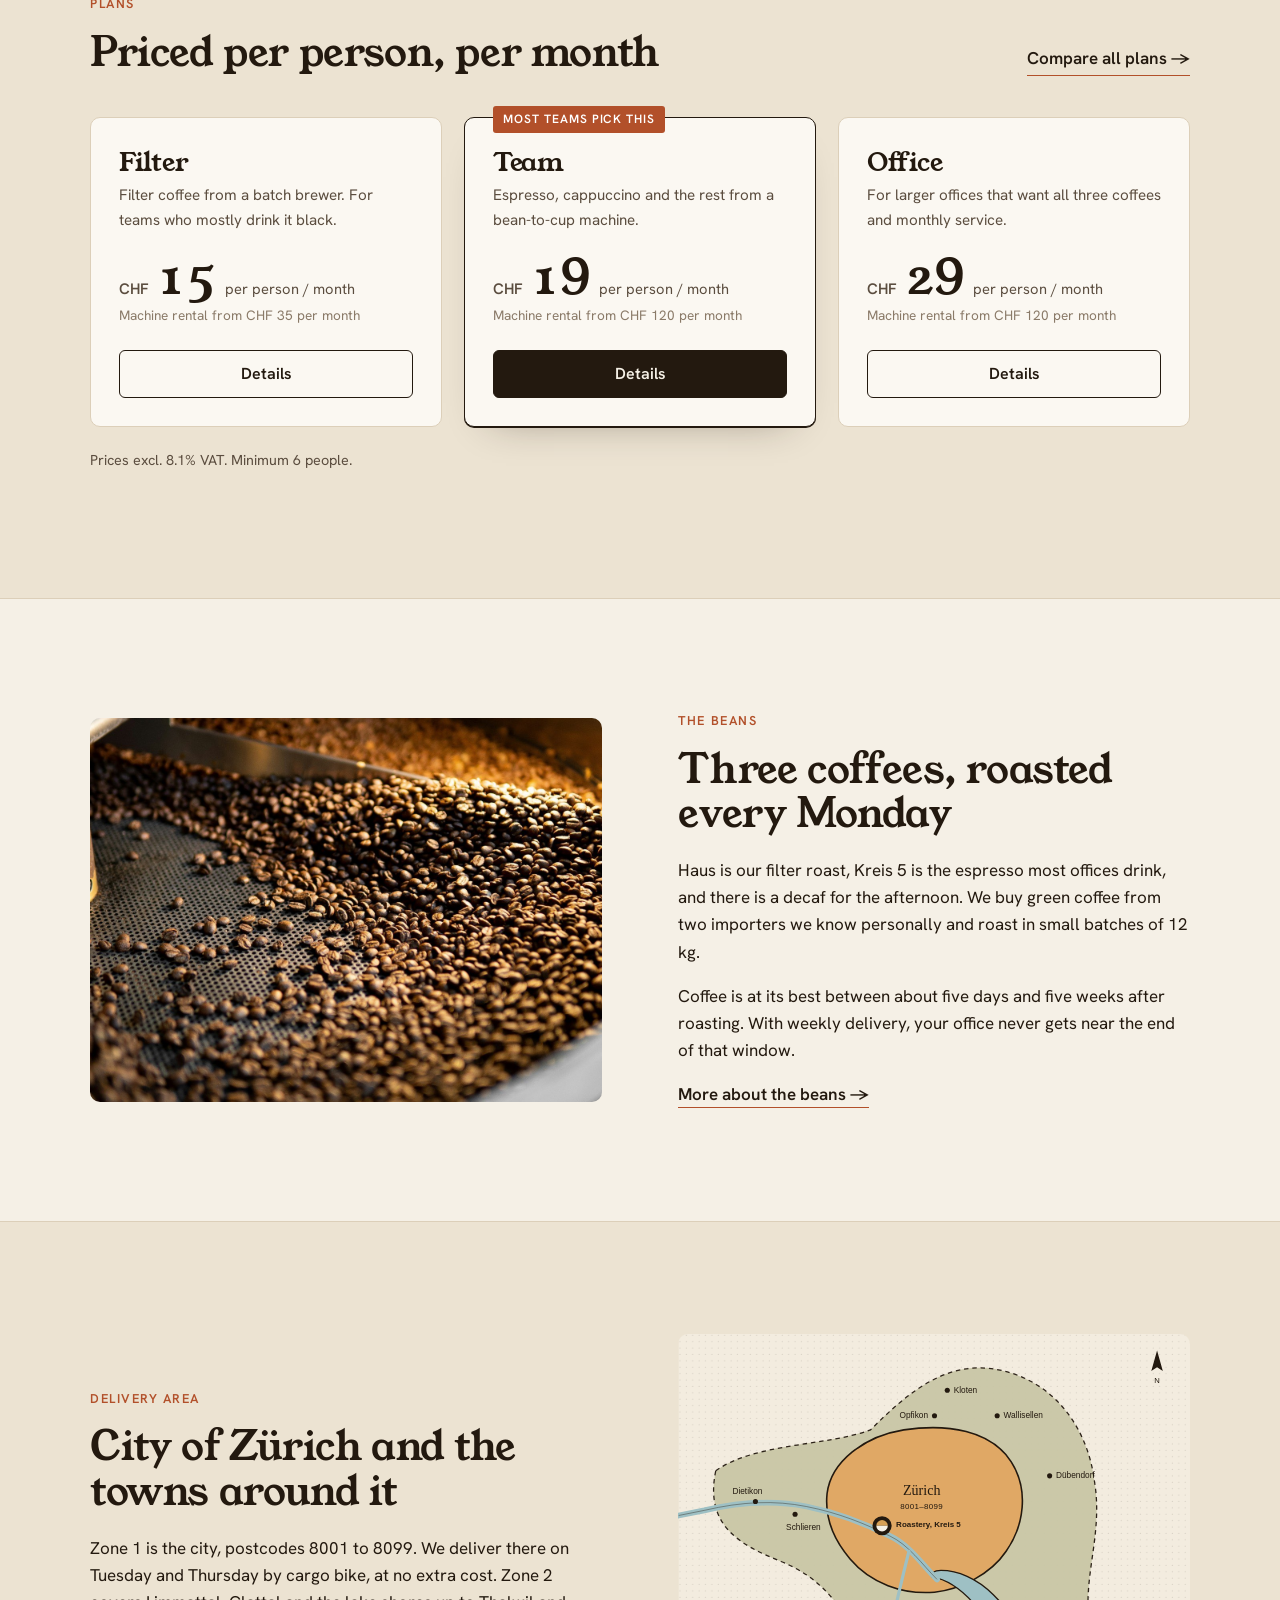
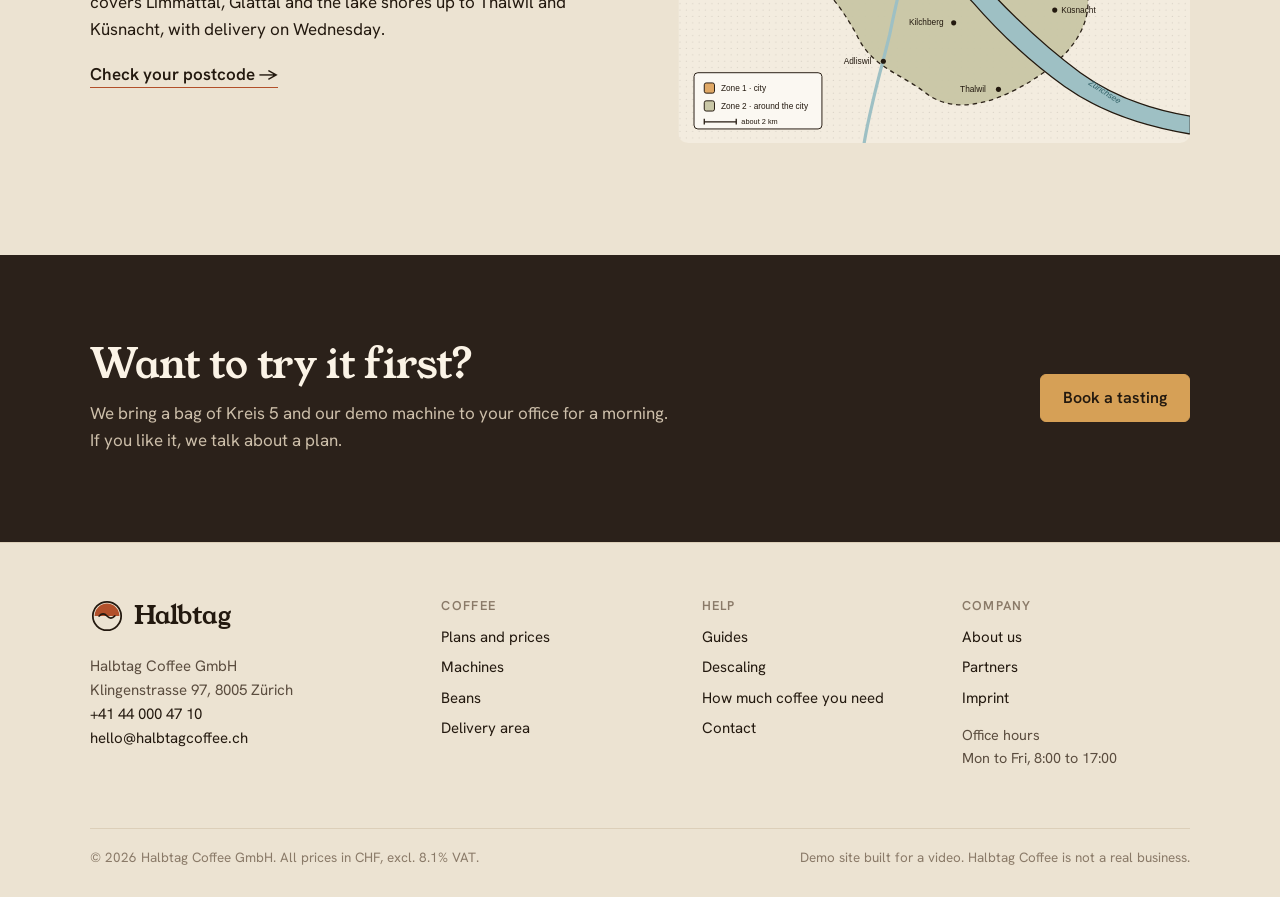
==== commit a5c17c4e: "Add partners page" ====
--- a/index.html
+++ b/index.html
@@ -219,6 +219,7 @@
           <h2>Company</h2>
           <ul>
             <li><a href="about.html">About us</a></li>
+            <li><a href="partners.html">Partners</a></li>
             <li><a href="imprint.html">Imprint</a></li>
           </ul>
           <p class="small muted" style="margin-top:14px">Office hours<br>Mon to Fri, 8:00 to 17:00</p>
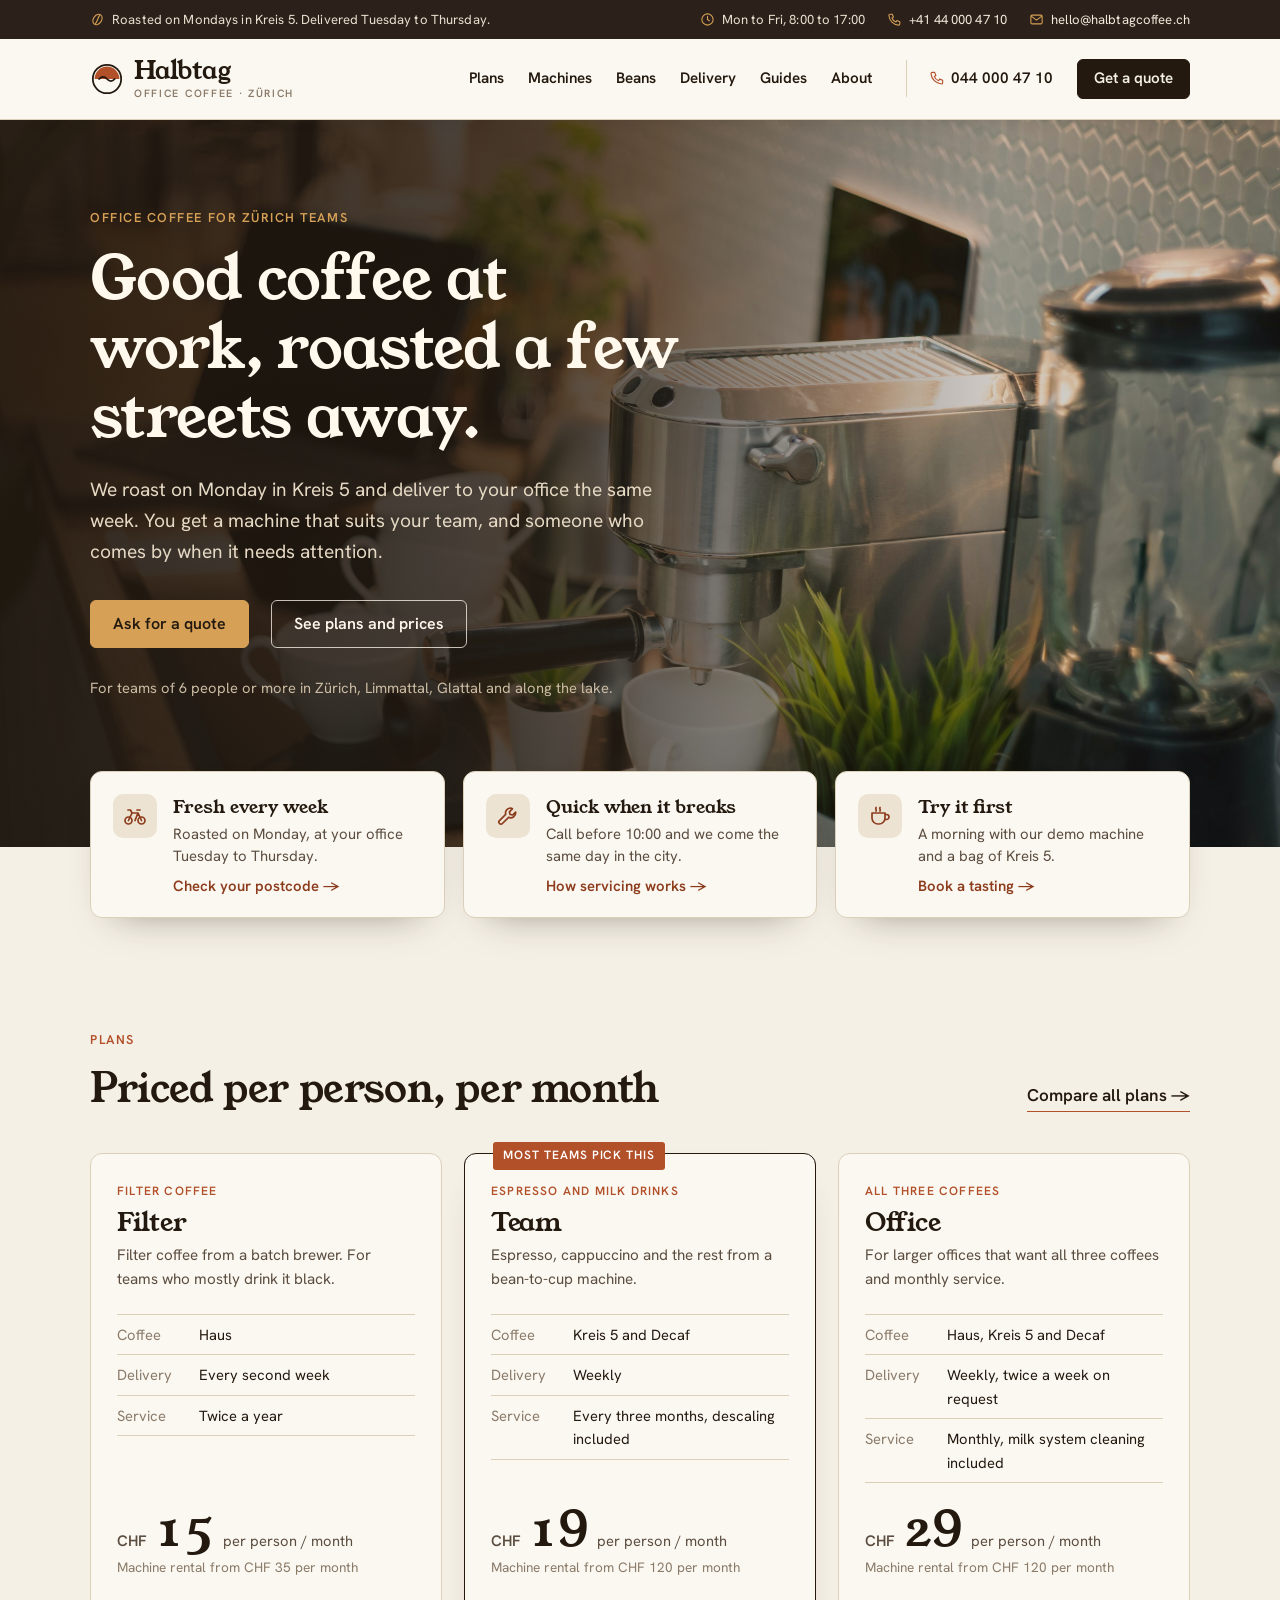
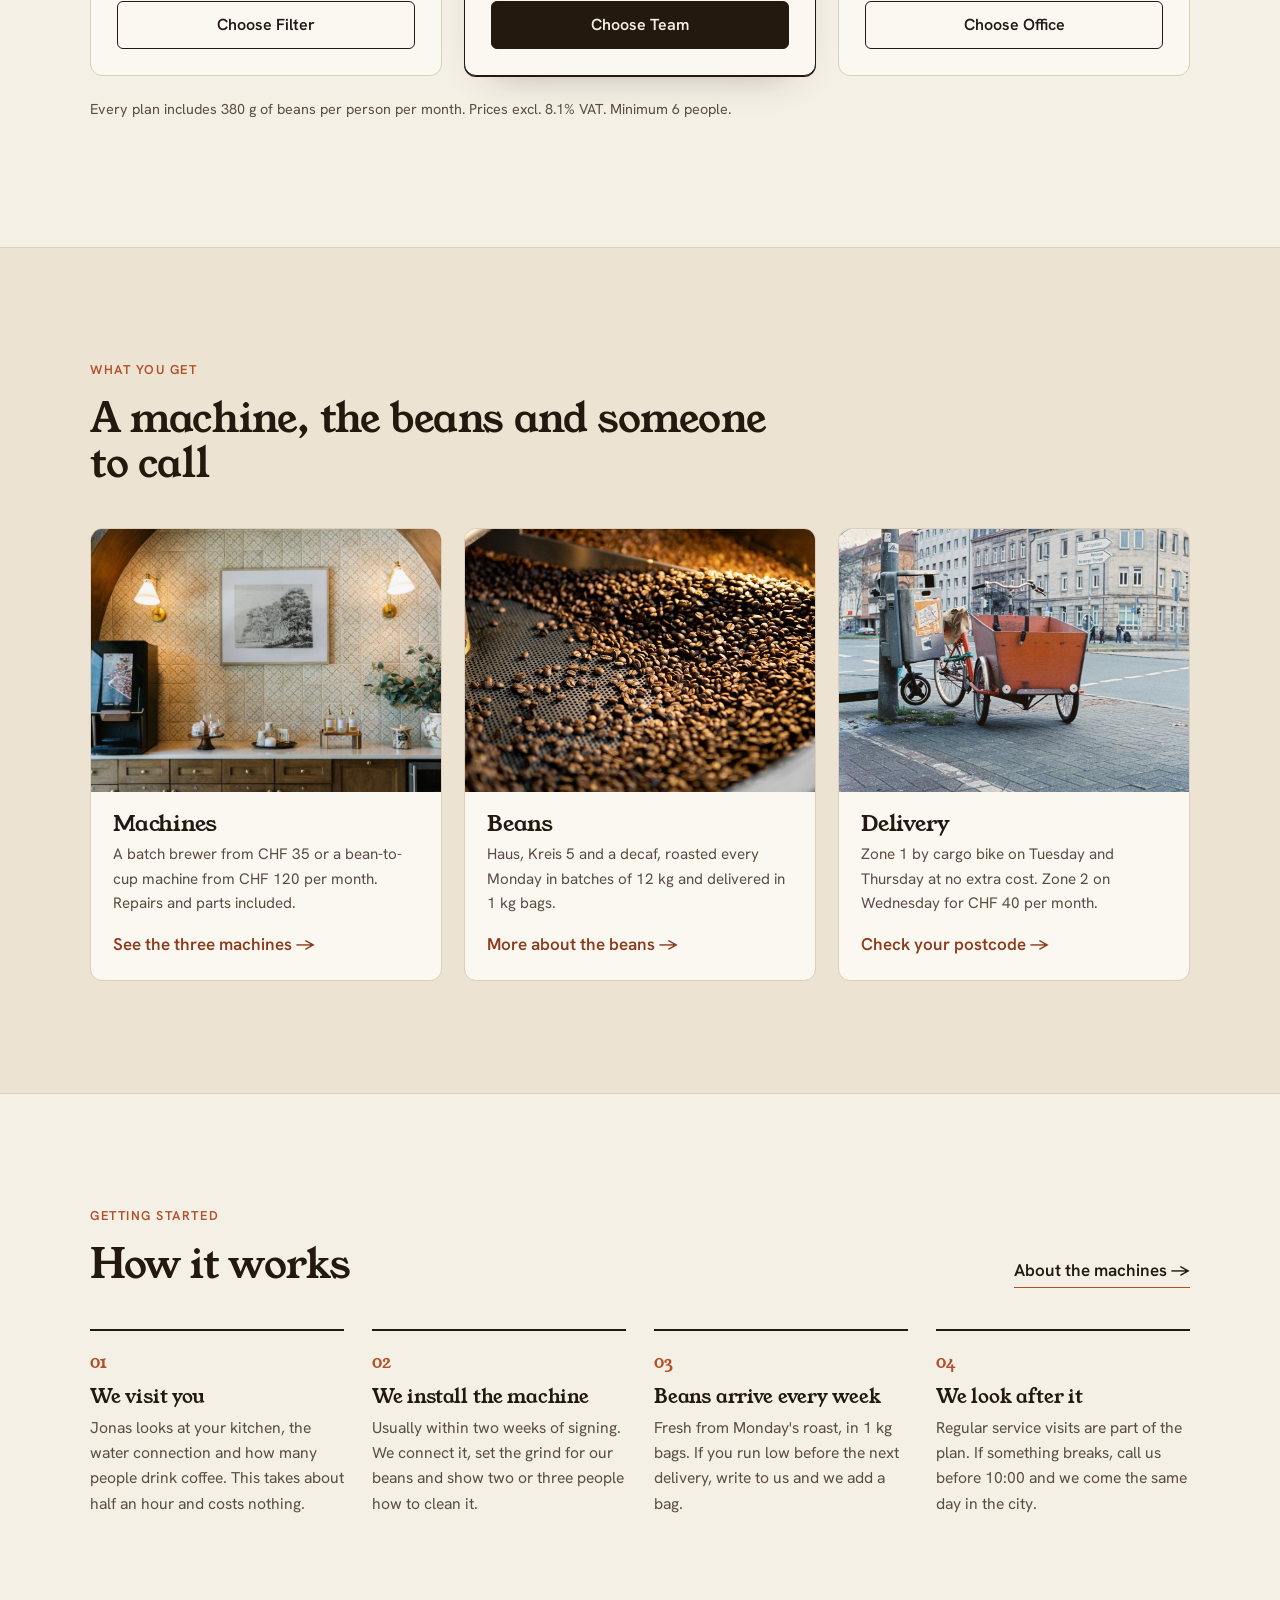
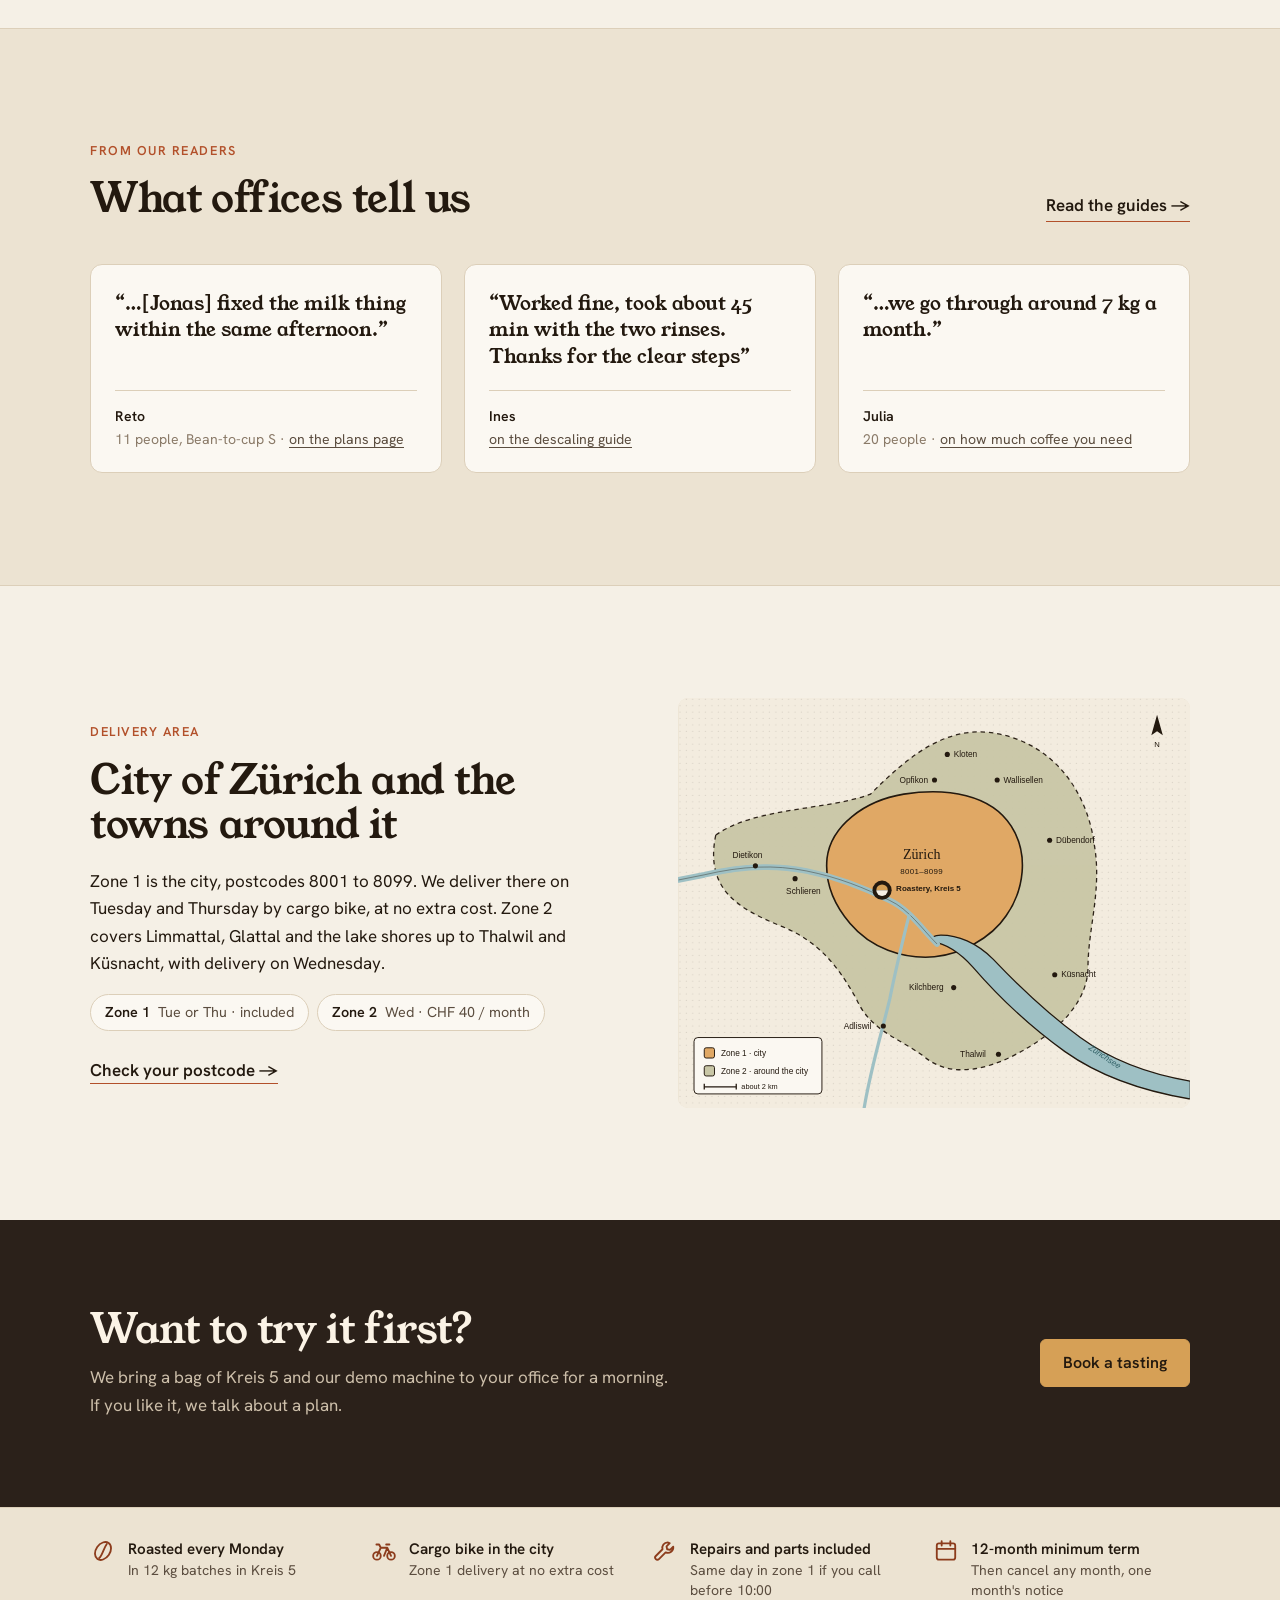
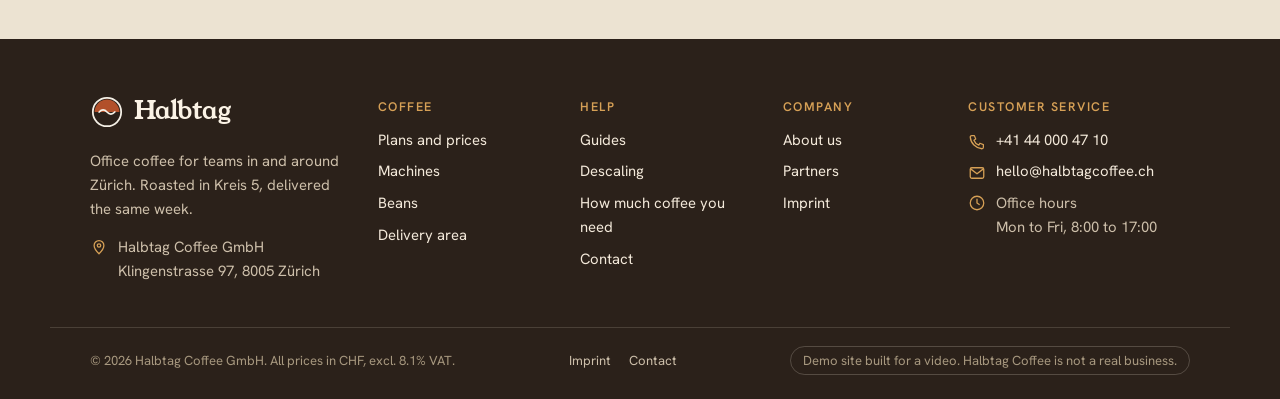
==== commit b1882c63: "Restyle: new header and footer, plan cards, homepage" ====
--- a/index.html
+++ b/index.html
@@ -16,8 +16,8 @@
 
   <div class="topbar">
     <div class="wrap">
-      <span>Roasted on Mondays in Kreis 5. Delivered Tuesday to Thursday.</span>
-      <span class="hide-sm"><a href="tel:+41440004710">+41 44 000 47 10</a> &middot; <a href="mailto:hello@halbtagcoffee.ch">hello@halbtagcoffee.ch</a></span>
+      <span class="topbar-msg"><svg class="ico" viewBox="0 0 24 24" aria-hidden="true"><ellipse cx="12" cy="12" rx="6.5" ry="9" transform="rotate(35 12 12)"/><path d="M8.5 18.5c3-2.5 4-9 7-13"/></svg>Roasted on Mondays in Kreis 5. Delivered Tuesday to Thursday.</span>
+      <span class="topbar-links hide-sm"><span><svg class="ico" viewBox="0 0 24 24" aria-hidden="true"><circle cx="12" cy="12" r="9"/><path d="M12 7v5l3 2"/></svg>Mon to Fri, 8:00 to 17:00</span><a href="tel:+41440004710"><svg class="ico" viewBox="0 0 24 24" aria-hidden="true"><path d="M5 3.5h3.5l1.8 4.6-2.4 1.5a11 11 0 0 0 6.5 6.5l1.5-2.4 4.6 1.8V19a2 2 0 0 1-2 2A17 17 0 0 1 3 5.5a2 2 0 0 1 2-2z"/></svg>+41 44 000 47 10</a><a href="mailto:hello@halbtagcoffee.ch"><svg class="ico" viewBox="0 0 24 24" aria-hidden="true"><rect x="3" y="5" width="18" height="14" rx="2"/><path d="m3.5 6.5 8.5 6.5 8.5-6.5"/></svg>hello@halbtagcoffee.ch</a></span>
     </div>
   </div>
 
@@ -39,45 +39,145 @@
         <a href="delivery.html">Delivery</a>
         <a href="guides/index.html">Guides</a>
         <a href="about.html">About</a>
+        <a class="nav-phone" href="tel:+41440004710"><svg class="ico" viewBox="0 0 24 24" aria-hidden="true"><path d="M5 3.5h3.5l1.8 4.6-2.4 1.5a11 11 0 0 0 6.5 6.5l1.5-2.4 4.6 1.8V19a2 2 0 0 1-2 2A17 17 0 0 1 3 5.5a2 2 0 0 1 2-2z"/></svg>044 000 47 10</a>
         <a class="btn btn-small" href="contact.html">Get a quote</a>
       </nav>
     </div>
   </header>
 
   <main id="main">
-    <section class="hero">
-      <div class="wrap">
-        <div>
+    <section class="hero hero-photo">
+      <img class="hero-bg" src="assets/images/photo-office-counter.jpg" width="2400" height="1601" alt="An espresso machine and a stack of white cups on an office kitchen counter, with a laptop in the background">
+      <div class="wrap">
+        <div class="hero-copy">
           <p class="eyebrow">Office coffee for Zürich teams</p>
           <h1>Good coffee at work, roasted a few streets away.</h1>
           <p class="lede">We roast on Monday in Kreis 5 and deliver to your office the same week. You get a machine that suits your team, and someone who comes by when it needs attention.</p>
           <div class="hero-actions">
-            <a class="btn" href="contact.html">Ask for a quote</a>
-            <a class="arrow-link" href="plans.html">See plans and prices</a>
+            <a class="btn btn-light" href="contact.html">Ask for a quote</a>
+            <a class="btn btn-outline-light" href="plans.html">See plans and prices</a>
           </div>
           <p class="hero-note">For teams of 6 people or more in Zürich, Limmattal, Glattal and along the lake.</p>
         </div>
-        <figure class="frame">
-          <img src="assets/images/photo-office-counter.jpg" width="2400" height="1601" alt="An espresso machine and a stack of white cups on an office kitchen counter, with a laptop in the background">
-        </figure>
-      </div>
-    </section>
-
-    <section class="section-tight">
-      <div class="wrap">
-        <dl class="facts">
-          <div><dt>Roasting day</dt><dd>Monday</dd></div>
-          <div><dt>Delivery</dt><dd>Tue, Wed or Thu</dd></div>
-          <div><dt>Team size</dt><dd>From 6 people</dd></div>
-          <div><dt>Breakdowns</dt><dd>Same working day</dd></div>
-        </dl>
+      </div>
+    </section>
+
+    <section class="service-cards" aria-label="Delivery, repairs and tastings">
+      <div class="wrap">
+        <a class="service-card" href="delivery.html">
+          <svg class="ico" viewBox="0 0 24 24" aria-hidden="true"><circle cx="5.5" cy="16.5" r="3.5"/><circle cx="18.5" cy="16.5" r="3.5"/><path d="M5.5 16.5 9 9h6l3.5 7.5M9 9 7.5 6H5m7 10.5L15 9M14 6h3"/></svg>
+          <span><strong>Fresh every week</strong>Roasted on Monday, at your office Tuesday to Thursday.<em>Check your postcode</em></span>
+        </a>
+        <a class="service-card" href="machines.html">
+          <svg class="ico" viewBox="0 0 24 24" aria-hidden="true"><path d="M14.5 4a5 5 0 0 0-4.8 6.4L3.5 16.6a2 2 0 0 0 2.9 2.9l6.2-6.2A5 5 0 0 0 19.6 8l-3 3-2.6-.6-.6-2.6 3-3a5 5 0 0 0-1.9-.8z"/></svg>
+          <span><strong>Quick when it breaks</strong>Call before 10:00 and we come the same day in the city.<em>How servicing works</em></span>
+        </a>
+        <a class="service-card" href="contact.html">
+          <svg class="ico" viewBox="0 0 24 24" aria-hidden="true"><path d="M4 9h13v5a6 6 0 0 1-6 6h-1a6 6 0 0 1-6-6zM17 10.5h1.5a2.5 2.5 0 0 1 0 5H17M8 3.5c-1 1.2 1 2 0 3.5M12 3.5c-1 1.2 1 2 0 3.5"/></svg>
+          <span><strong>Try it first</strong>A morning with our demo machine and a bag of Kreis 5.<em>Book a tasting</em></span>
+        </a>
       </div>
     </section>
 
     <section class="section">
       <div class="wrap">
         <div class="section-head">
-          <h2>How it works</h2>
+          <div>
+            <p class="eyebrow">Plans</p>
+            <h2>Priced per person, per month</h2>
+          </div>
+          <a class="arrow-link" href="plans.html">Compare all plans</a>
+        </div>
+        <div class="plans">
+          <article class="plan">
+            <p class="plan-kind">Filter coffee</p>
+            <h3>Filter</h3>
+            <p class="for">Filter coffee from a batch brewer. For teams who mostly drink it black.</p>
+            <ul class="plan-specs">
+              <li><span>Coffee</span>Haus</li>
+              <li><span>Delivery</span>Every second week</li>
+              <li><span>Service</span>Twice a year</li>
+            </ul>
+            <p class="price"><span class="cur">CHF</span><span class="amt">15</span><span class="per">per person / month</span></p>
+            <p class="price-note">Machine rental from CHF 35 per month</p>
+            <a class="btn btn-ghost" href="plans.html#filter">Choose Filter</a>
+          </article>
+          <article class="plan plan-featured">
+            <span class="plan-tag">Most teams pick this</span>
+            <p class="plan-kind">Espresso and milk drinks</p>
+            <h3>Team</h3>
+            <p class="for">Espresso, cappuccino and the rest from a bean-to-cup machine.</p>
+            <ul class="plan-specs">
+              <li><span>Coffee</span>Kreis 5 and Decaf</li>
+              <li><span>Delivery</span>Weekly</li>
+              <li><span>Service</span>Every three months, descaling included</li>
+            </ul>
+            <p class="price"><span class="cur">CHF</span><span class="amt">19</span><span class="per">per person / month</span></p>
+            <p class="price-note">Machine rental from CHF 120 per month</p>
+            <a class="btn" href="plans.html#team">Choose Team</a>
+          </article>
+          <article class="plan">
+            <p class="plan-kind">All three coffees</p>
+            <h3>Office</h3>
+            <p class="for">For larger offices that want all three coffees and monthly service.</p>
+            <ul class="plan-specs">
+              <li><span>Coffee</span>Haus, Kreis 5 and Decaf</li>
+              <li><span>Delivery</span>Weekly, twice a week on request</li>
+              <li><span>Service</span>Monthly, milk system cleaning included</li>
+            </ul>
+            <p class="price"><span class="cur">CHF</span><span class="amt">29</span><span class="per">per person / month</span></p>
+            <p class="price-note">Machine rental from CHF 120 per month</p>
+            <a class="btn btn-ghost" href="plans.html#office">Choose Office</a>
+          </article>
+        </div>
+        <p class="small muted plans-foot">Every plan includes 380 g of beans per person per month. Prices excl. 8.1% VAT. Minimum 6 people.</p>
+      </div>
+    </section>
+
+    <section class="section band">
+      <div class="wrap">
+        <div class="section-head">
+          <div>
+            <p class="eyebrow">What you get</p>
+            <h2>A machine, the beans and someone to call</h2>
+          </div>
+        </div>
+        <div class="tiles">
+          <a class="tile" href="machines.html">
+            <figure class="frame"><img src="assets/images/photo-coffee-station.jpg" width="1800" height="1199" alt="A bean-to-cup machine with a touchscreen on a coffee counter in an office kitchen" loading="lazy"></figure>
+            <div class="tile-body">
+              <h3>Machines</h3>
+              <p>A batch brewer from CHF 35 or a bean-to-cup machine from CHF 120 per month. Repairs and parts included.</p>
+              <span class="tile-link">See the three machines</span>
+            </div>
+          </a>
+          <a class="tile" href="beans.html">
+            <figure class="frame"><img src="assets/images/photo-beans-tray.jpg" width="1280" height="1600" alt="Freshly roasted coffee beans turning in the cooling tray of a drum roaster" loading="lazy"></figure>
+            <div class="tile-body">
+              <h3>Beans</h3>
+              <p>Haus, Kreis 5 and a decaf, roasted every Monday in batches of 12 kg and delivered in 1 kg bags.</p>
+              <span class="tile-link">More about the beans</span>
+            </div>
+          </a>
+          <a class="tile" href="delivery.html">
+            <figure class="frame"><img src="assets/images/photo-cargo-bike.jpg" width="1072" height="1600" alt="A cargo bike with an orange box parked on a city pavement" loading="lazy"></figure>
+            <div class="tile-body">
+              <h3>Delivery</h3>
+              <p>Zone 1 by cargo bike on Tuesday and Thursday at no extra cost. Zone 2 on Wednesday for CHF 40 per month.</p>
+              <span class="tile-link">Check your postcode</span>
+            </div>
+          </a>
+        </div>
+      </div>
+    </section>
+
+    <section class="section">
+      <div class="wrap">
+        <div class="section-head">
+          <div>
+            <p class="eyebrow">Getting started</p>
+            <h2>How it works</h2>
+          </div>
           <a class="arrow-link" href="machines.html">About the machines</a>
         </div>
         <ol class="steps">
@@ -105,64 +205,42 @@
       <div class="wrap">
         <div class="section-head">
           <div>
-            <p class="eyebrow">Plans</p>
-            <h2>Priced per person, per month</h2>
-          </div>
-          <a class="arrow-link" href="plans.html">Compare all plans</a>
-        </div>
-        <div class="plans">
-          <article class="plan">
-            <h3>Filter</h3>
-            <p class="for">Filter coffee from a batch brewer. For teams who mostly drink it black.</p>
-            <p class="price"><span class="cur">CHF</span><span class="amt">15</span><span class="per">per person / month</span></p>
-            <p class="price-note">Machine rental from CHF 35 per month</p>
-            <a class="btn btn-ghost" href="plans.html#filter">Details</a>
-          </article>
-          <article class="plan plan-featured">
-            <span class="plan-tag">Most teams pick this</span>
-            <h3>Team</h3>
-            <p class="for">Espresso, cappuccino and the rest from a bean-to-cup machine.</p>
-            <p class="price"><span class="cur">CHF</span><span class="amt">19</span><span class="per">per person / month</span></p>
-            <p class="price-note">Machine rental from CHF 120 per month</p>
-            <a class="btn" href="plans.html#team">Details</a>
-          </article>
-          <article class="plan">
-            <h3>Office</h3>
-            <p class="for">For larger offices that want all three coffees and monthly service.</p>
-            <p class="price"><span class="cur">CHF</span><span class="amt">29</span><span class="per">per person / month</span></p>
-            <p class="price-note">Machine rental from CHF 120 per month</p>
-            <a class="btn btn-ghost" href="plans.html#office">Details</a>
-          </article>
-        </div>
-        <p class="small muted" style="margin-top:22px">Prices excl. 8.1% VAT. Minimum 6 people.</p>
+            <p class="eyebrow">From our readers</p>
+            <h2>What offices tell us</h2>
+          </div>
+          <a class="arrow-link" href="guides/index.html">Read the guides</a>
+        </div>
+        <div class="quotes">
+          <figure class="quote">
+            <blockquote><p>&ldquo;&hellip;[Jonas] fixed the milk thing within the same afternoon.&rdquo;</p></blockquote>
+            <figcaption><strong>Reto</strong>11 people, Bean-to-cup S &middot; <a href="plans.html#comments">on the plans page</a></figcaption>
+          </figure>
+          <figure class="quote">
+            <blockquote><p>&ldquo;Worked fine, took about 45 min with the two rinses. Thanks for the clear steps&rdquo;</p></blockquote>
+            <figcaption><strong>Ines</strong><a href="guides/descaling.html#comments">on the descaling guide</a></figcaption>
+          </figure>
+          <figure class="quote">
+            <blockquote><p>&ldquo;&hellip;we go through around 7 kg a month.&rdquo;</p></blockquote>
+            <figcaption><strong>Julia</strong>20 people &middot; <a href="guides/how-much-coffee.html#comments">on how much coffee you need</a></figcaption>
+          </figure>
+        </div>
       </div>
     </section>
 
     <section class="section">
-      <div class="wrap split">
-        <figure class="frame">
-          <img src="assets/images/photo-beans-tray.jpg" width="1280" height="1600" alt="Freshly roasted coffee beans turning in the cooling tray of a drum roaster">
-        </figure>
-        <div>
-          <p class="eyebrow">The beans</p>
-          <h2>Three coffees, roasted every Monday</h2>
-          <p>Haus is our filter roast, Kreis 5 is the espresso most offices drink, and there is a decaf for the afternoon. We buy green coffee from two importers we know personally and roast in small batches of 12 kg.</p>
-          <p>Coffee is at its best between about five days and five weeks after roasting. With weekly delivery, your office never gets near the end of that window.</p>
-          <a class="arrow-link" href="beans.html">More about the beans</a>
-        </div>
-      </div>
-    </section>
-
-    <section class="section band">
       <div class="wrap split">
         <div>
           <p class="eyebrow">Delivery area</p>
           <h2>City of Zürich and the towns around it</h2>
           <p>Zone 1 is the city, postcodes 8001 to 8099. We deliver there on Tuesday and Thursday by cargo bike, at no extra cost. Zone 2 covers Limmattal, Glattal and the lake shores up to Thalwil and Küsnacht, with delivery on Wednesday.</p>
+          <ul class="zone-chips">
+            <li><strong>Zone 1</strong> Tue or Thu &middot; included</li>
+            <li><strong>Zone 2</strong> Wed &middot; CHF 40 / month</li>
+          </ul>
           <a class="arrow-link" href="delivery.html">Check your postcode</a>
         </div>
         <figure class="frame" style="--ratio: 5 / 4">
-          <img src="assets/images/delivery-map.svg" width="800" height="640" alt="Map of the delivery area: zone 1 is the city of Zürich, zone 2 the surrounding towns">
+          <img src="assets/images/delivery-map.svg" width="800" height="640" alt="Map of the delivery area: zone 1 is the city of Zürich, zone 2 the surrounding towns" loading="lazy">
         </figure>
       </div>
     </section>
@@ -179,23 +257,27 @@
   </main>
 
   <footer class="site-footer">
-    <div class="wrap">
-      <div class="footer-grid">
-        <div>
+    <div class="assurances">
+      <ul class="wrap">
+        <li><svg class="ico" viewBox="0 0 24 24" aria-hidden="true"><ellipse cx="12" cy="12" rx="6.5" ry="9" transform="rotate(35 12 12)"/><path d="M8.5 18.5c3-2.5 4-9 7-13"/></svg><span><strong>Roasted every Monday</strong>In 12 kg batches in Kreis 5</span></li>
+        <li><svg class="ico" viewBox="0 0 24 24" aria-hidden="true"><circle cx="5.5" cy="16.5" r="3.5"/><circle cx="18.5" cy="16.5" r="3.5"/><path d="M5.5 16.5 9 9h6l3.5 7.5M9 9 7.5 6H5m7 10.5L15 9M14 6h3"/></svg><span><strong>Cargo bike in the city</strong>Zone 1 delivery at no extra cost</span></li>
+        <li><svg class="ico" viewBox="0 0 24 24" aria-hidden="true"><path d="M14.5 4a5 5 0 0 0-4.8 6.4L3.5 16.6a2 2 0 0 0 2.9 2.9l6.2-6.2A5 5 0 0 0 19.6 8l-3 3-2.6-.6-.6-2.6 3-3a5 5 0 0 0-1.9-.8z"/></svg><span><strong>Repairs and parts included</strong>Same day in zone 1 if you call before 10:00</span></li>
+        <li><svg class="ico" viewBox="0 0 24 24" aria-hidden="true"><rect x="3.5" y="5" width="17" height="15" rx="2"/><path d="M3.5 10h17M8 3v4M16 3v4"/></svg><span><strong>12-month minimum term</strong>Then cancel any month, one month's notice</span></li>
+      </ul>
+    </div>
+    <div class="footer-main">
+      <div class="wrap footer-grid">
+        <div class="footer-brand">
           <a class="wordmark" href="index.html" aria-label="Halbtag Coffee, home">
             <svg viewBox="0 0 48 48" aria-hidden="true">
-              <circle cx="24" cy="24" r="20" fill="none" stroke="#23190f" stroke-width="2.5"/>
-              <path d="M6.5 24a17.5 17.5 0 0 1 35 0z" fill="#b2502a"/>
-              <path d="M13 24c3.6-3.8 7.4-3.8 11 0s7.4 3.8 11 0" fill="none" stroke="#23190f" stroke-width="2.5" stroke-linecap="round"/>
-            </svg>
+          <circle cx="24" cy="24" r="20" fill="none" stroke="#f5f0e6" stroke-width="2.5"/>
+          <path d="M6.5 24a17.5 17.5 0 0 1 35 0z" fill="#b2502a"/>
+          <path d="M13 24c3.6-3.8 7.4-3.8 11 0s7.4 3.8 11 0" fill="none" stroke="#f5f0e6" stroke-width="2.5" stroke-linecap="round"/>
+        </svg>
             <span>Halbtag</span>
           </a>
-          <address>
-            Halbtag Coffee GmbH<br>
-            Klingenstrasse 97, 8005 Zürich<br>
-            <a href="tel:+41440004710">+41 44 000 47 10</a><br>
-            <a href="mailto:hello@halbtagcoffee.ch">hello@halbtagcoffee.ch</a>
-          </address>
+          <p>Office coffee for teams in and around Zürich. Roasted in Kreis 5, delivered the same week.</p>
+          <address><svg class="ico" viewBox="0 0 24 24" aria-hidden="true"><path d="M12 21s-6.5-6.2-6.5-11a6.5 6.5 0 0 1 13 0c0 4.8-6.5 11-6.5 11z"/><circle cx="12" cy="10" r="2.3"/></svg><span>Halbtag Coffee GmbH<br>Klingenstrasse 97, 8005 Zürich</span></address>
         </div>
         <div>
           <h2>Coffee</h2>
@@ -222,12 +304,20 @@
             <li><a href="partners.html">Partners</a></li>
             <li><a href="imprint.html">Imprint</a></li>
           </ul>
-          <p class="small muted" style="margin-top:14px">Office hours<br>Mon to Fri, 8:00 to 17:00</p>
-        </div>
-      </div>
-      <div class="footer-base">
+        </div>
+        <div class="footer-contact">
+          <h2>Customer service</h2>
+          <ul>
+            <li><a href="tel:+41440004710"><svg class="ico" viewBox="0 0 24 24" aria-hidden="true"><path d="M5 3.5h3.5l1.8 4.6-2.4 1.5a11 11 0 0 0 6.5 6.5l1.5-2.4 4.6 1.8V19a2 2 0 0 1-2 2A17 17 0 0 1 3 5.5a2 2 0 0 1 2-2z"/></svg>+41 44 000 47 10</a></li>
+            <li><a href="mailto:hello@halbtagcoffee.ch"><svg class="ico" viewBox="0 0 24 24" aria-hidden="true"><rect x="3" y="5" width="18" height="14" rx="2"/><path d="m3.5 6.5 8.5 6.5 8.5-6.5"/></svg>hello@halbtagcoffee.ch</a></li>
+            <li><svg class="ico" viewBox="0 0 24 24" aria-hidden="true"><circle cx="12" cy="12" r="9"/><path d="M12 7v5l3 2"/></svg><span>Office hours<br>Mon to Fri, 8:00 to 17:00</span></li>
+          </ul>
+        </div>
+      </div>
+      <div class="wrap footer-base">
         <span>&copy; 2026 Halbtag Coffee GmbH. All prices in CHF, excl. 8.1% VAT.</span>
-        <span>Demo site built for a video. Halbtag Coffee is not a real business.</span>
+        <span class="footer-legal"><a href="imprint.html">Imprint</a><a href="contact.html">Contact</a></span>
+        <span class="demo-note">Demo site built for a video. Halbtag Coffee is not a real business.</span>
       </div>
     </div>
   </footer>
--- a/assets/css/site.css
+++ b/assets/css/site.css
@@ -1284,69 +1284,6 @@
   border-color: #e7b46e;
 }
 
-/* ---------- Footer ---------- */
-
-.site-footer {
-  background: var(--paper-2);
-  border-top: 1px solid var(--line);
-  padding: 56px 0 28px;
-  font-size: 0.94rem;
-}
-
-.footer-grid {
-  display: grid;
-  grid-template-columns: 1.4fr 1fr 1fr 1fr;
-  gap: 32px;
-}
-
-.site-footer h2 {
-  font-family: var(--sans);
-  font-size: 0.8rem;
-  font-weight: 600;
-  letter-spacing: 0.1em;
-  text-transform: uppercase;
-  color: var(--ink-3);
-  margin: 0 0 12px;
-}
-
-.site-footer ul {
-  list-style: none;
-  padding: 0;
-  margin: 0;
-}
-
-.site-footer li {
-  margin-bottom: 6px;
-}
-
-.site-footer a {
-  color: var(--ink);
-  text-decoration: none;
-}
-
-.site-footer a:hover {
-  color: var(--rust-dark);
-  text-decoration: underline;
-}
-
-.site-footer address {
-  font-style: normal;
-  color: var(--ink-2);
-  margin-top: 14px;
-}
-
-.footer-base {
-  display: flex;
-  justify-content: space-between;
-  gap: 1rem;
-  flex-wrap: wrap;
-  margin-top: 44px;
-  padding-top: 18px;
-  border-top: 1px solid var(--line);
-  font-size: 0.84rem;
-  color: var(--ink-3);
-}
-
 /* The quote button keeps its look on the contact page */
 .nav .btn[aria-current="page"] {
   color: var(--paper);
@@ -1519,3 +1456,711 @@
     padding: 12px 14px;
   }
 }
+
+/* =====================================================================
+   v2: shop-style components (announcement bar, header, service cards,
+   product cards, tiles, quotes, assurances, dark footer)
+   ===================================================================== */
+
+.ico {
+  width: 18px;
+  height: 18px;
+  flex: none;
+  fill: none;
+  stroke: currentColor;
+  stroke-width: 1.7;
+  stroke-linecap: round;
+  stroke-linejoin: round;
+}
+
+/* Announcement bar */
+.topbar {
+  font-size: 0.82rem;
+  letter-spacing: 0.01em;
+}
+
+.topbar .wrap {
+  align-items: center;
+  padding-top: 9px;
+  padding-bottom: 9px;
+}
+
+.topbar-msg,
+.topbar-links,
+.topbar-links > * {
+  display: inline-flex;
+  align-items: center;
+  gap: 7px;
+}
+
+.topbar-links {
+  gap: 22px;
+}
+
+.topbar .ico {
+  width: 15px;
+  height: 15px;
+  color: var(--crema);
+}
+
+/* Header */
+.site-header {
+  background: var(--card);
+  border-bottom: 1px solid var(--line);
+  box-shadow: 0 6px 18px -16px rgba(35, 25, 15, 0.5);
+}
+
+.site-header .wrap {
+  height: 80px;
+}
+
+.nav {
+  gap: 1.5rem;
+}
+
+.nav a {
+  font-weight: 600;
+  font-size: 0.95rem;
+}
+
+.nav .nav-phone {
+  display: inline-flex;
+  align-items: center;
+  gap: 6px;
+  margin-left: 0.6rem;
+  padding-left: 1.4rem;
+  border-left: 1px solid var(--line);
+  border-bottom: 2px solid transparent;
+  font-variant-numeric: tabular-nums;
+  white-space: nowrap;
+}
+
+.nav .nav-phone .ico {
+  color: var(--rust);
+  width: 16px;
+  height: 16px;
+}
+
+.nav .btn {
+  margin-left: 0;
+}
+
+/* Buttons */
+.btn {
+  text-align: center;
+}
+
+.btn-light {
+  background: var(--crema);
+  border-color: var(--crema);
+  color: var(--ink);
+}
+
+.btn-light:hover {
+  background: #e7b46e;
+  border-color: #e7b46e;
+  color: var(--ink);
+}
+
+.btn-outline-light {
+  background: transparent;
+  border-color: rgba(255, 248, 236, 0.75);
+  color: #fff8ec;
+}
+
+.btn-outline-light:hover {
+  background: #fff8ec;
+  border-color: #fff8ec;
+  color: var(--ink);
+}
+
+/* Page heads on inner pages get a light band */
+.page-head {
+  background: var(--paper-2);
+}
+
+/* Photo hero */
+.hero-photo {
+  position: relative;
+  padding: 0;
+  min-height: 600px;
+  display: flex;
+  align-items: center;
+  background: var(--night);
+  color: #fbf3e6;
+  overflow: hidden;
+}
+
+.hero-photo .hero-bg {
+  position: absolute;
+  inset: 0;
+  width: 100%;
+  height: 100%;
+  object-fit: cover;
+  object-position: 70% 50%;
+}
+
+.hero-photo::after {
+  content: "";
+  position: absolute;
+  inset: 0;
+  background: linear-gradient(90deg, rgba(30, 22, 15, 0.92) 0%, rgba(30, 22, 15, 0.78) 42%, rgba(30, 22, 15, 0.18) 78%);
+}
+
+.hero-photo .wrap {
+  position: relative;
+  z-index: 1;
+  display: block;
+  width: 100%;
+  padding-top: 88px;
+  padding-bottom: 132px;
+}
+
+.hero-copy {
+  max-width: 600px;
+}
+
+.hero-photo .eyebrow {
+  color: var(--crema);
+}
+
+.hero-photo h1 {
+  color: #fff8ec;
+  font-size: clamp(2.4rem, 4.8vw, 3.9rem);
+}
+
+.hero-photo .lede {
+  color: #e6d9c4;
+}
+
+.hero-photo .hero-note {
+  color: #cbbba3;
+  margin-top: 1.8rem;
+}
+
+/* Service cards overlapping the hero */
+.service-cards {
+  position: relative;
+  z-index: 2;
+  margin-top: -76px;
+}
+
+.service-cards .wrap {
+  display: grid;
+  grid-template-columns: repeat(3, 1fr);
+  gap: 18px;
+}
+
+.service-card {
+  display: flex;
+  gap: 16px;
+  align-items: flex-start;
+  background: var(--card);
+  border: 1px solid var(--line);
+  border-radius: 12px;
+  padding: 22px 22px 20px;
+  color: var(--ink-2);
+  text-decoration: none;
+  font-size: 0.93rem;
+  line-height: 1.5;
+  box-shadow: 0 18px 40px -26px rgba(35, 25, 15, 0.55);
+  transition: transform 0.15s ease, border-color 0.15s ease;
+}
+
+.service-card:hover {
+  color: var(--ink-2);
+  border-color: var(--ink-3);
+  transform: translateY(-2px);
+}
+
+.service-card .ico {
+  width: 44px;
+  height: 44px;
+  padding: 10px;
+  border-radius: 10px;
+  background: var(--paper-2);
+  color: var(--rust-dark);
+}
+
+.service-card strong {
+  display: block;
+  font-family: var(--serif);
+  font-weight: 400;
+  font-size: 1.12rem;
+  color: var(--ink);
+  margin-bottom: 2px;
+}
+
+.service-card em {
+  display: block;
+  font-style: normal;
+  font-weight: 600;
+  color: var(--rust-dark);
+  margin-top: 8px;
+}
+
+.service-card em::after {
+  content: " \2192";
+}
+
+/* Product-style plan cards */
+.plan {
+  border-radius: 12px;
+  padding: 28px 26px 26px;
+  transition: box-shadow 0.15s ease;
+}
+
+.plan:hover {
+  box-shadow: 0 18px 40px -30px rgba(35, 25, 15, 0.5);
+}
+
+.plan-kind {
+  font-size: 0.75rem;
+  font-weight: 600;
+  letter-spacing: 0.1em;
+  text-transform: uppercase;
+  color: var(--rust);
+  margin: 0 0 6px;
+}
+
+.plan-specs {
+  list-style: none;
+  margin: 0 0 1.4rem;
+  padding: 0;
+  border-top: 1px solid var(--line);
+  font-size: 0.92rem;
+}
+
+.plan-specs li {
+  display: grid;
+  grid-template-columns: 72px 1fr;
+  gap: 10px;
+  padding: 8px 0;
+  border-bottom: 1px solid var(--line);
+}
+
+.plan-specs span {
+  color: var(--ink-3);
+}
+
+.plan-specs + .price {
+  margin-top: auto;
+}
+
+.plan .btn {
+  display: block;
+  width: 100%;
+}
+
+.plan-specs ~ .btn {
+  margin-top: 0;
+}
+
+.plans-foot {
+  margin-top: 22px;
+}
+
+/* Photo tiles */
+.tiles {
+  display: grid;
+  grid-template-columns: repeat(3, 1fr);
+  gap: 22px;
+}
+
+.tile {
+  display: flex;
+  flex-direction: column;
+  background: var(--card);
+  border: 1px solid var(--line);
+  border-radius: 12px;
+  overflow: hidden;
+  color: var(--ink-2);
+  text-decoration: none;
+  transition: box-shadow 0.15s ease;
+}
+
+.tile:hover {
+  color: var(--ink-2);
+  box-shadow: 0 18px 40px -28px rgba(35, 25, 15, 0.55);
+}
+
+.tile .frame {
+  --ratio: 4 / 3;
+  border-radius: 0;
+}
+
+.tile img {
+  transition: transform 0.4s ease;
+}
+
+.tile:hover img {
+  transform: scale(1.03);
+}
+
+.tile-body {
+  padding: 20px 22px 22px;
+  display: flex;
+  flex-direction: column;
+  flex: 1;
+}
+
+.tile h3 {
+  color: var(--ink);
+  font-size: 1.35rem;
+  margin-bottom: 0.3em;
+}
+
+.tile p {
+  font-size: 0.95rem;
+  margin-bottom: 1rem;
+}
+
+.tile-link {
+  margin-top: auto;
+  font-weight: 600;
+  color: var(--rust-dark);
+}
+
+.tile-link::after {
+  content: " \2192";
+}
+
+/* Customer quotes */
+.quotes {
+  display: grid;
+  grid-template-columns: repeat(3, 1fr);
+  gap: 22px;
+}
+
+.quote {
+  margin: 0;
+  background: var(--card);
+  border: 1px solid var(--line);
+  border-radius: 12px;
+  padding: 26px 24px 22px;
+  display: flex;
+  flex-direction: column;
+}
+
+.quote blockquote {
+  margin: 0 0 1.2rem;
+  font-family: var(--serif);
+  font-size: 1.2rem;
+  line-height: 1.4;
+  color: var(--ink);
+}
+
+.quote blockquote p {
+  margin: 0;
+}
+
+.quote figcaption {
+  margin-top: auto;
+  padding-top: 14px;
+  border-top: 1px solid var(--line);
+  font-size: 0.88rem;
+  color: var(--ink-3);
+}
+
+.quote figcaption strong {
+  display: block;
+  color: var(--ink);
+  font-weight: 600;
+}
+
+.quote figcaption a {
+  color: var(--ink-2);
+}
+
+/* Zone chips */
+.zone-chips {
+  list-style: none;
+  padding: 0;
+  margin: 0 0 1.6rem;
+  display: flex;
+  flex-wrap: wrap;
+  gap: 8px;
+}
+
+.zone-chips li {
+  font-size: 0.9rem;
+  background: var(--card);
+  border: 1px solid var(--line);
+  border-radius: 99px;
+  padding: 6px 14px;
+  color: var(--ink-2);
+}
+
+.zone-chips strong {
+  color: var(--ink);
+  font-weight: 600;
+  margin-right: 4px;
+}
+
+/* Machines and beans as cards */
+.machine,
+.machine:first-of-type,
+.machine:last-of-type {
+  background: var(--card);
+  border: 1px solid var(--line);
+  border-radius: 12px;
+  padding: 28px;
+  margin-bottom: 22px;
+}
+
+.machine .frame {
+  background: var(--paper-2);
+}
+
+.machine-price {
+  display: inline-block;
+  background: var(--paper-2);
+  border-radius: 8px;
+  padding: 8px 14px;
+}
+
+.bean {
+  background: var(--card);
+  border: 1px solid var(--line);
+  border-radius: 12px;
+  overflow: hidden;
+  padding: 0 22px 18px;
+}
+
+.bean .frame {
+  margin: 0 -22px 1.2rem;
+  border-radius: 0;
+}
+
+/* Footer */
+.site-footer {
+  font-size: 0.93rem;
+}
+
+.assurances {
+  background: var(--paper-2);
+  border-top: 1px solid var(--line);
+}
+
+.site-footer .assurances ul.wrap {
+  list-style: none;
+  margin: 0 auto;
+  display: grid;
+  grid-template-columns: repeat(4, 1fr);
+  gap: 24px;
+  padding: 30px var(--gutter);
+}
+
+.assurances li {
+  display: flex;
+  gap: 12px;
+  align-items: flex-start;
+  color: var(--ink-2);
+  font-size: 0.88rem;
+  line-height: 1.45;
+}
+
+.assurances .ico {
+  width: 26px;
+  height: 26px;
+  color: var(--rust-dark);
+}
+
+.assurances strong {
+  display: block;
+  color: var(--ink);
+  font-weight: 600;
+  font-size: 0.95rem;
+}
+
+.footer-main {
+  background: var(--night);
+  color: #cdbfaa;
+  padding: 56px 0 24px;
+}
+
+.footer-grid {
+  display: grid;
+  grid-template-columns: 1.5fr 1fr 1fr 0.9fr 1.3fr;
+  gap: 32px;
+}
+
+.site-footer h2 {
+  font-family: var(--sans);
+  font-size: 0.78rem;
+  font-weight: 600;
+  letter-spacing: 0.12em;
+  text-transform: uppercase;
+  color: var(--crema);
+  margin: 6px 0 14px;
+}
+
+.site-footer ul {
+  list-style: none;
+  padding: 0;
+  margin: 0;
+}
+
+.site-footer li {
+  margin-bottom: 8px;
+}
+
+.site-footer a {
+  color: #f3e9da;
+  text-decoration: none;
+}
+
+.site-footer a:hover {
+  color: #fff;
+  text-decoration: underline;
+}
+
+.footer-main .wordmark,
+.footer-main .wordmark:hover {
+  color: #fbf3e6;
+  text-decoration: none;
+}
+
+.footer-brand p {
+  margin: 14px 0;
+  max-width: 22em;
+}
+
+.footer-brand address,
+.footer-contact li {
+  font-style: normal;
+  display: flex;
+  gap: 10px;
+  align-items: flex-start;
+}
+
+.footer-contact a {
+  display: inline-flex;
+  gap: 10px;
+  align-items: center;
+}
+
+.footer-main .ico {
+  color: var(--crema);
+  margin-top: 2px;
+}
+
+.footer-base {
+  display: flex;
+  flex-wrap: wrap;
+  justify-content: space-between;
+  align-items: center;
+  gap: 10px 24px;
+  margin-top: 44px;
+  padding-top: 18px;
+  border-top: 1px solid rgba(233, 223, 207, 0.16);
+  font-size: 0.82rem;
+  color: #a7987f;
+}
+
+.footer-legal {
+  display: inline-flex;
+  gap: 18px;
+}
+
+.footer-base a {
+  color: #cdbfaa;
+}
+
+.demo-note {
+  border: 1px solid rgba(233, 223, 207, 0.22);
+  border-radius: 99px;
+  padding: 3px 12px;
+}
+
+@media (max-width: 1180px) {
+  .nav .nav-phone {
+    display: none;
+  }
+}
+
+@media (max-width: 1020px) {
+  .footer-grid {
+    grid-template-columns: 1fr 1fr 1fr;
+  }
+
+  .footer-brand {
+    grid-column: 1 / -1;
+  }
+
+  .site-footer .assurances ul.wrap {
+    grid-template-columns: 1fr 1fr;
+  }
+
+  .tiles,
+  .quotes {
+    grid-template-columns: 1fr 1fr;
+  }
+}
+
+@media (max-width: 860px) {
+  .nav {
+    background: var(--card);
+  }
+
+  .nav .nav-phone {
+    display: flex;
+    margin: 0;
+    padding: 12px 0;
+    border-left: 0;
+    border-bottom: 1px solid var(--line);
+  }
+
+  .service-cards .wrap,
+  .tiles,
+  .quotes {
+    grid-template-columns: 1fr;
+  }
+
+  .service-cards {
+    margin-top: -48px;
+  }
+
+  .hero-photo {
+    min-height: 0;
+  }
+
+  .hero-photo .wrap {
+    padding-top: 64px;
+    padding-bottom: 96px;
+  }
+
+  .hero-photo::after {
+    background: linear-gradient(180deg, rgba(30, 22, 15, 0.7) 0%, rgba(30, 22, 15, 0.88) 100%);
+  }
+
+  .hero-photo .frame {
+    order: 0;
+  }
+}
+
+@media (max-width: 620px) {
+  .site-header .wrap {
+    height: 66px;
+  }
+
+  .footer-grid,
+  .site-footer .assurances ul.wrap {
+    grid-template-columns: 1fr;
+  }
+
+  .footer-grid {
+    gap: 24px;
+  }
+
+  .machine,
+  .machine:first-of-type,
+  .machine:last-of-type {
+    padding: 20px;
+  }
+
+  .footer-base {
+    flex-direction: column;
+    align-items: flex-start;
+  }
+}
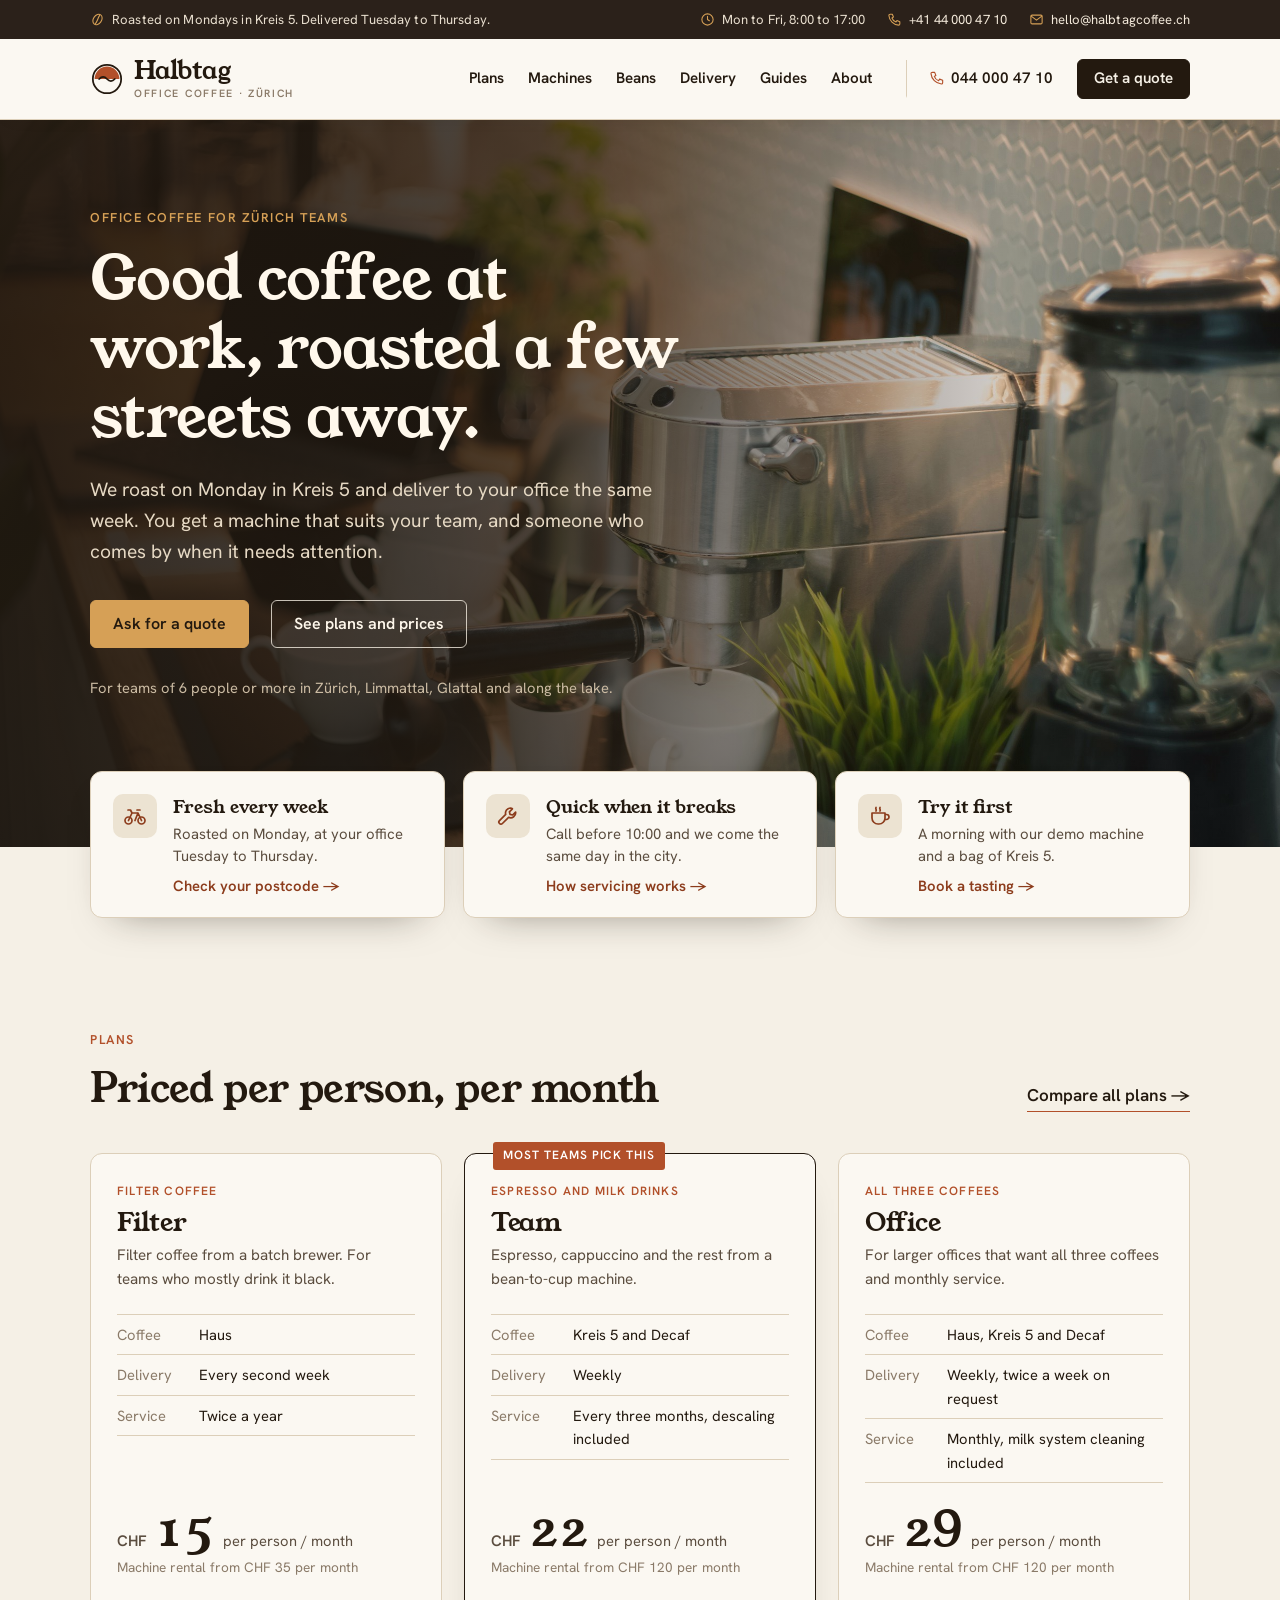
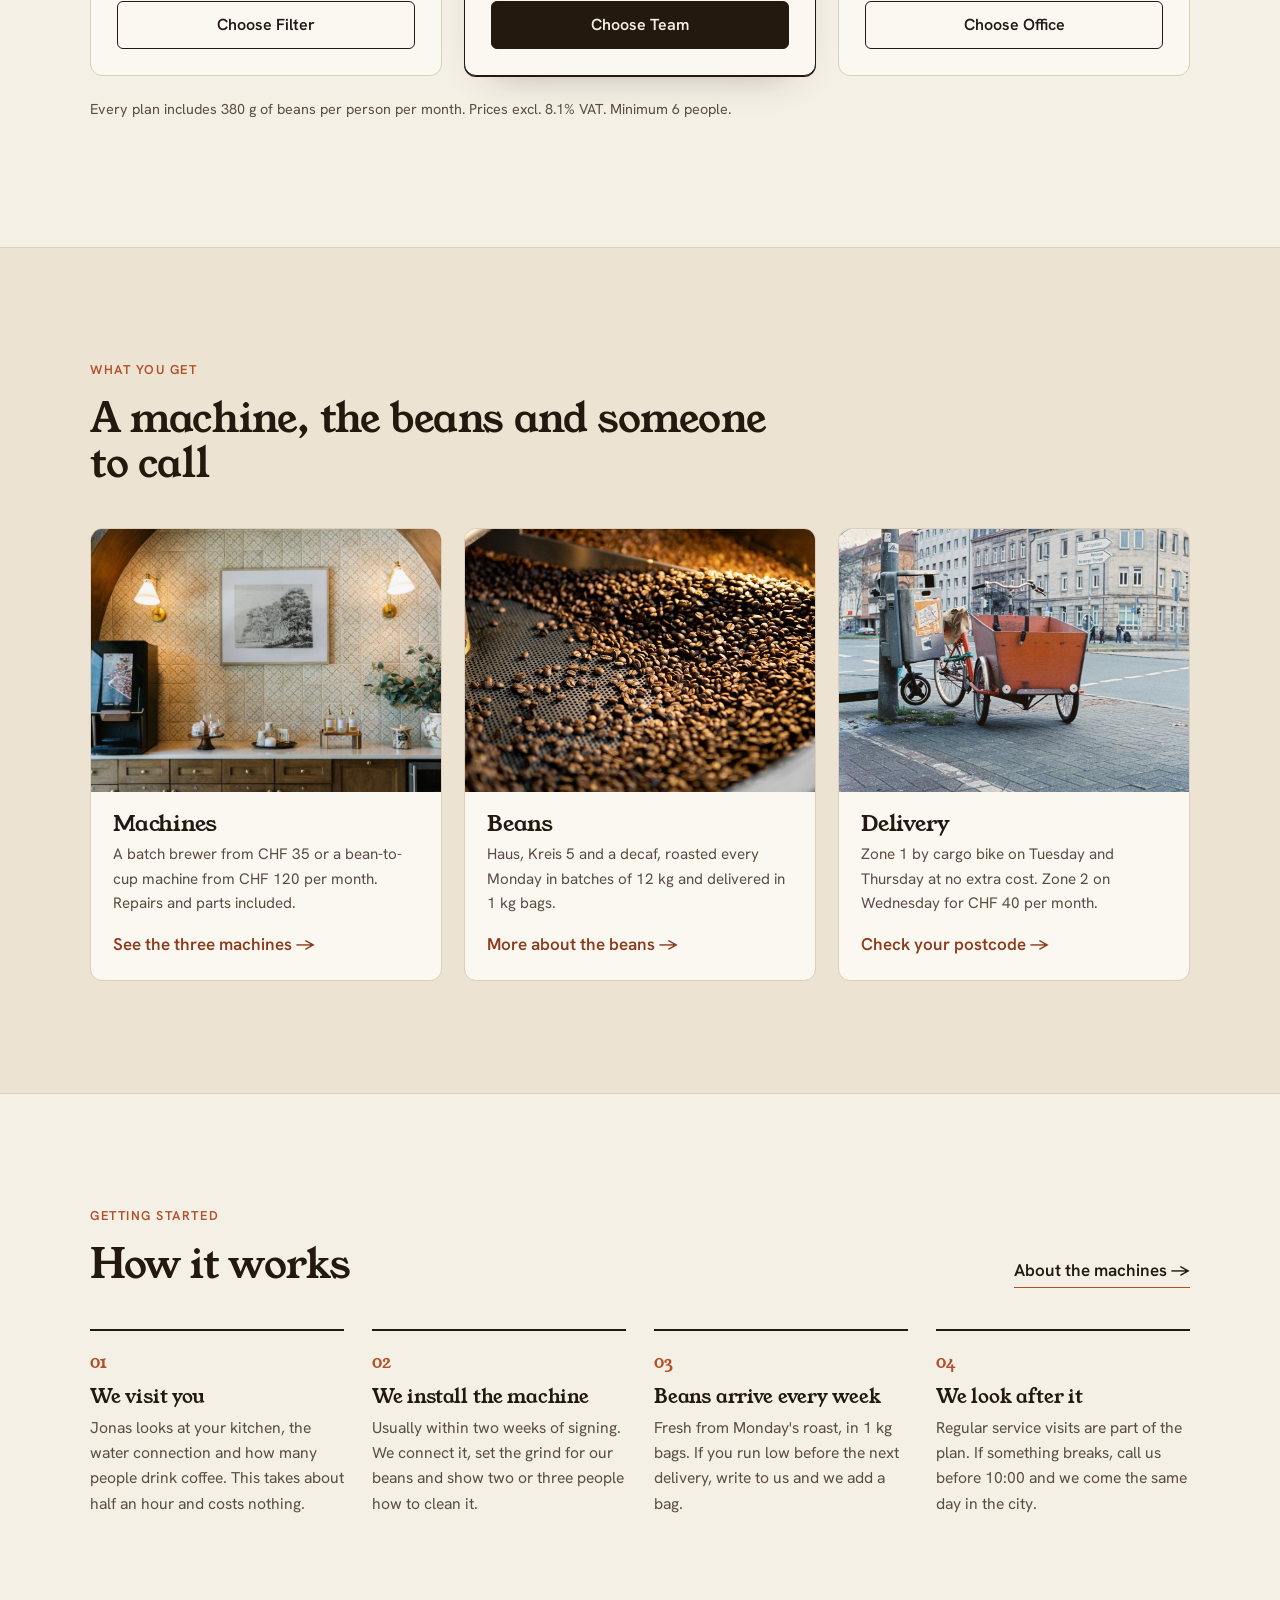
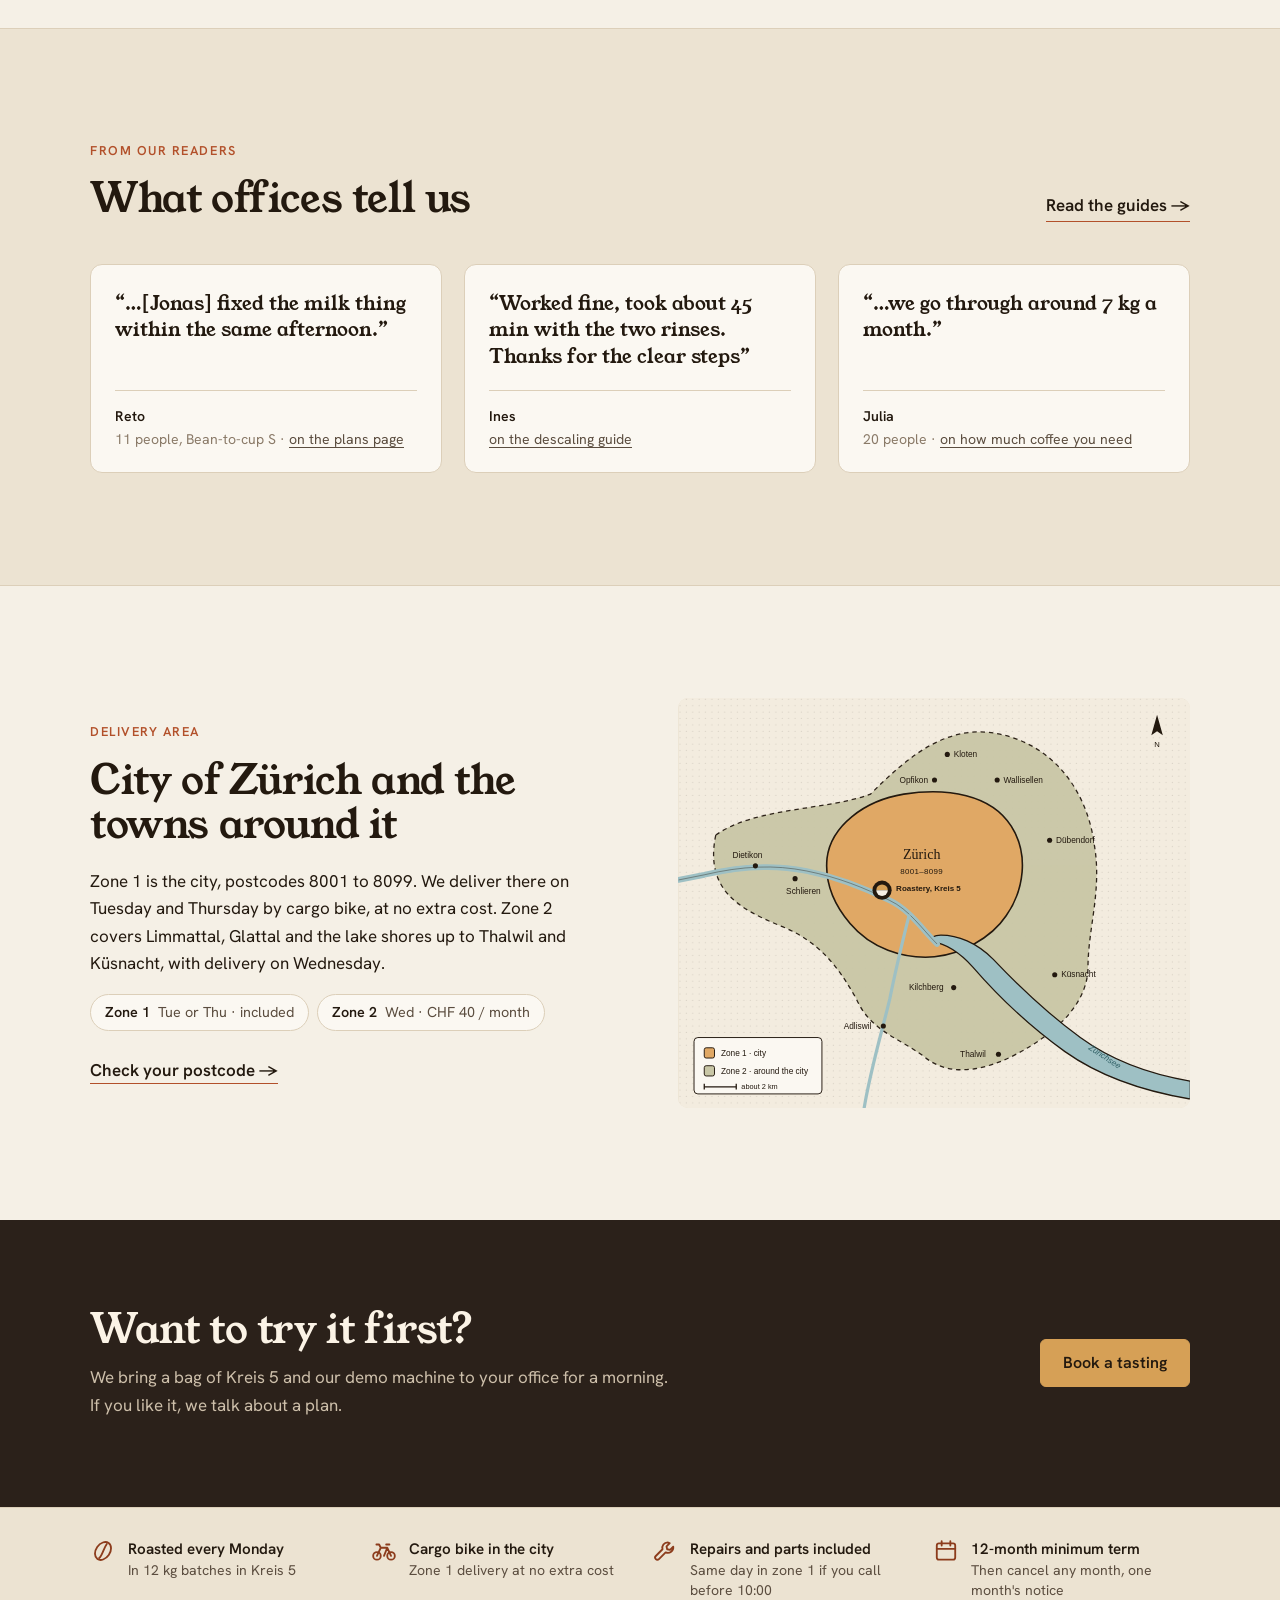
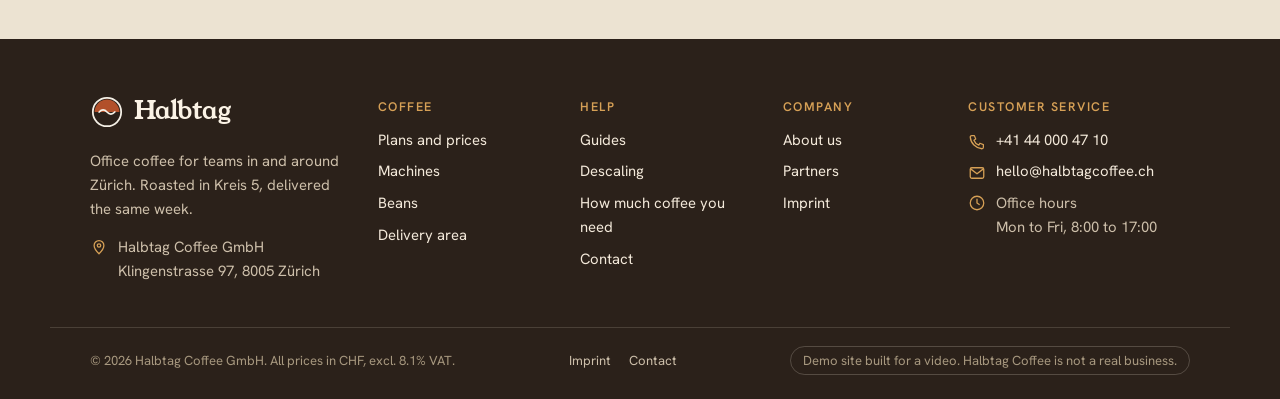
==== commit 9ed38e51: "Update Team plan price to CHF 22 on home and machines pages" ====
--- a/index.html
+++ b/index.html
@@ -112,7 +112,7 @@
               <li><span>Delivery</span>Weekly</li>
               <li><span>Service</span>Every three months, descaling included</li>
             </ul>
-            <p class="price"><span class="cur">CHF</span><span class="amt">19</span><span class="per">per person / month</span></p>
+            <p class="price"><span class="cur">CHF</span><span class="amt">22</span><span class="per">per person / month</span></p>
             <p class="price-note">Machine rental from CHF 120 per month</p>
             <a class="btn" href="plans.html#team">Choose Team</a>
           </article>
